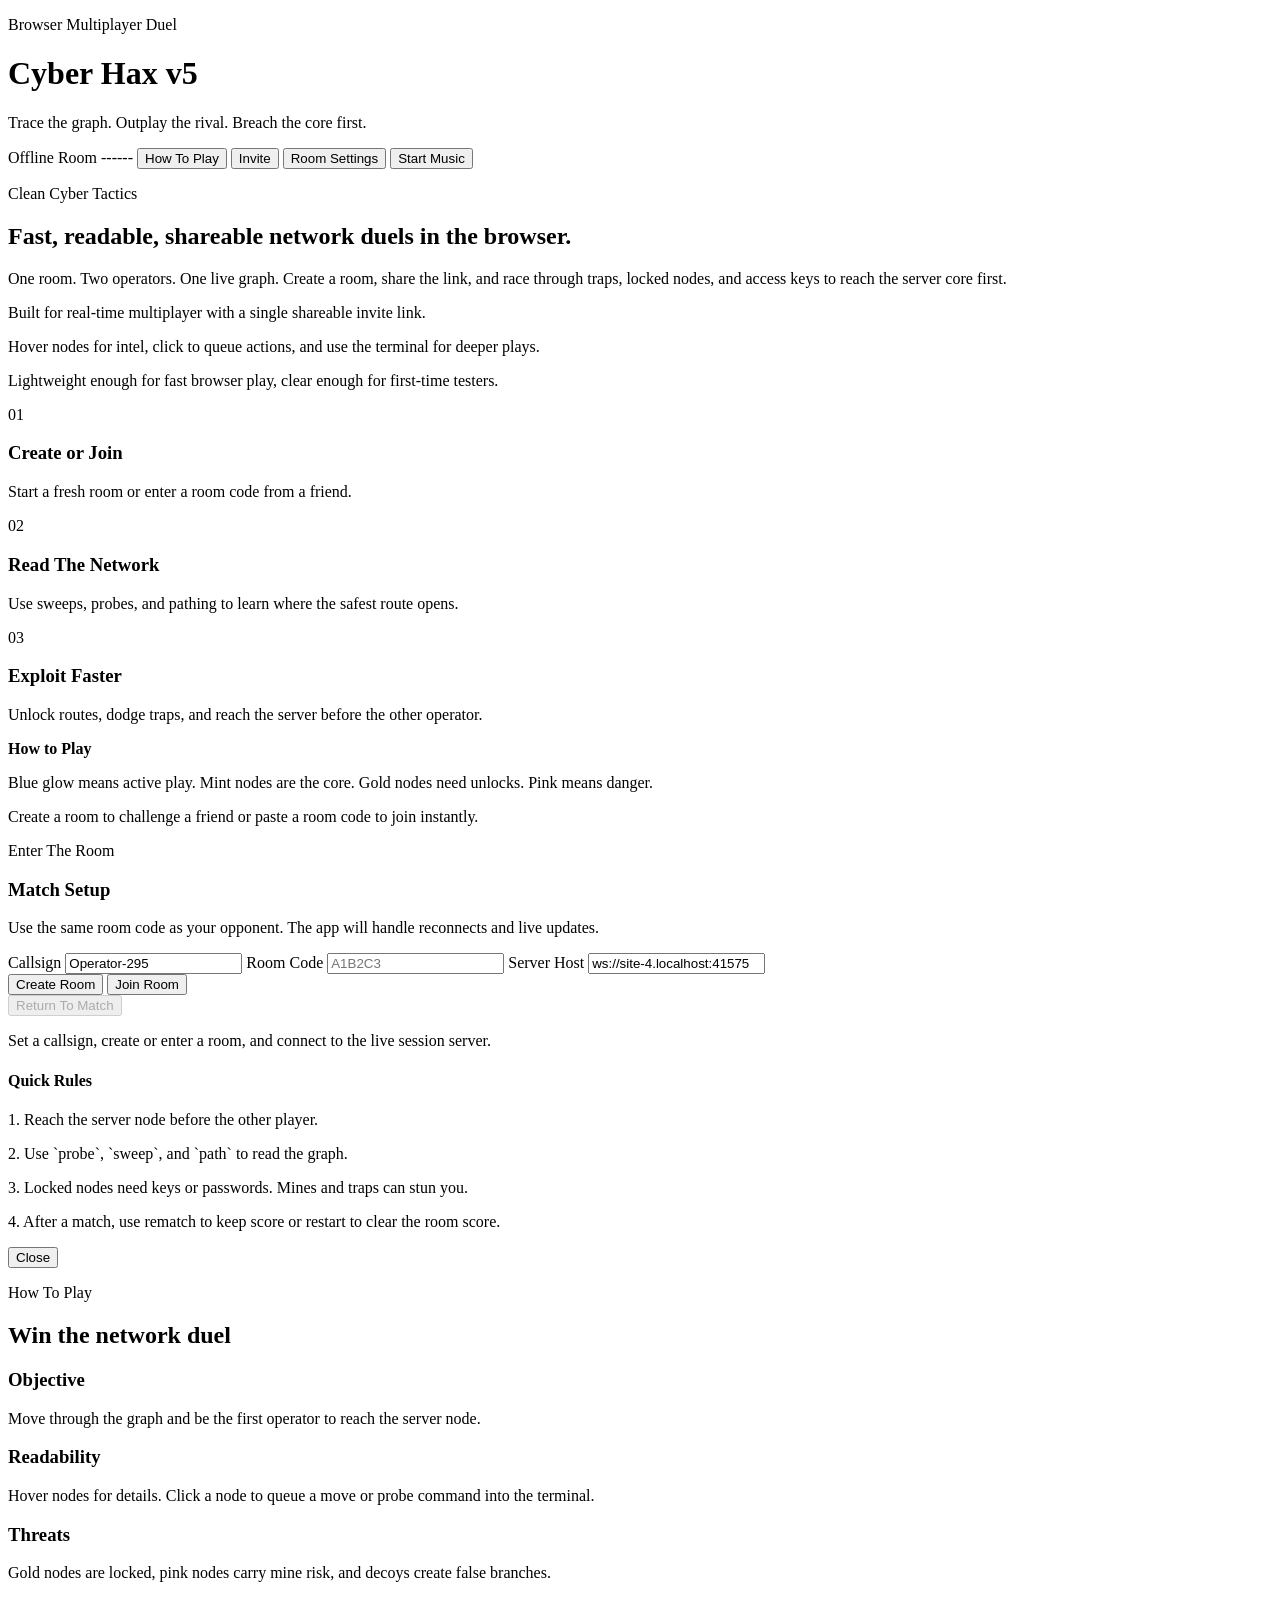
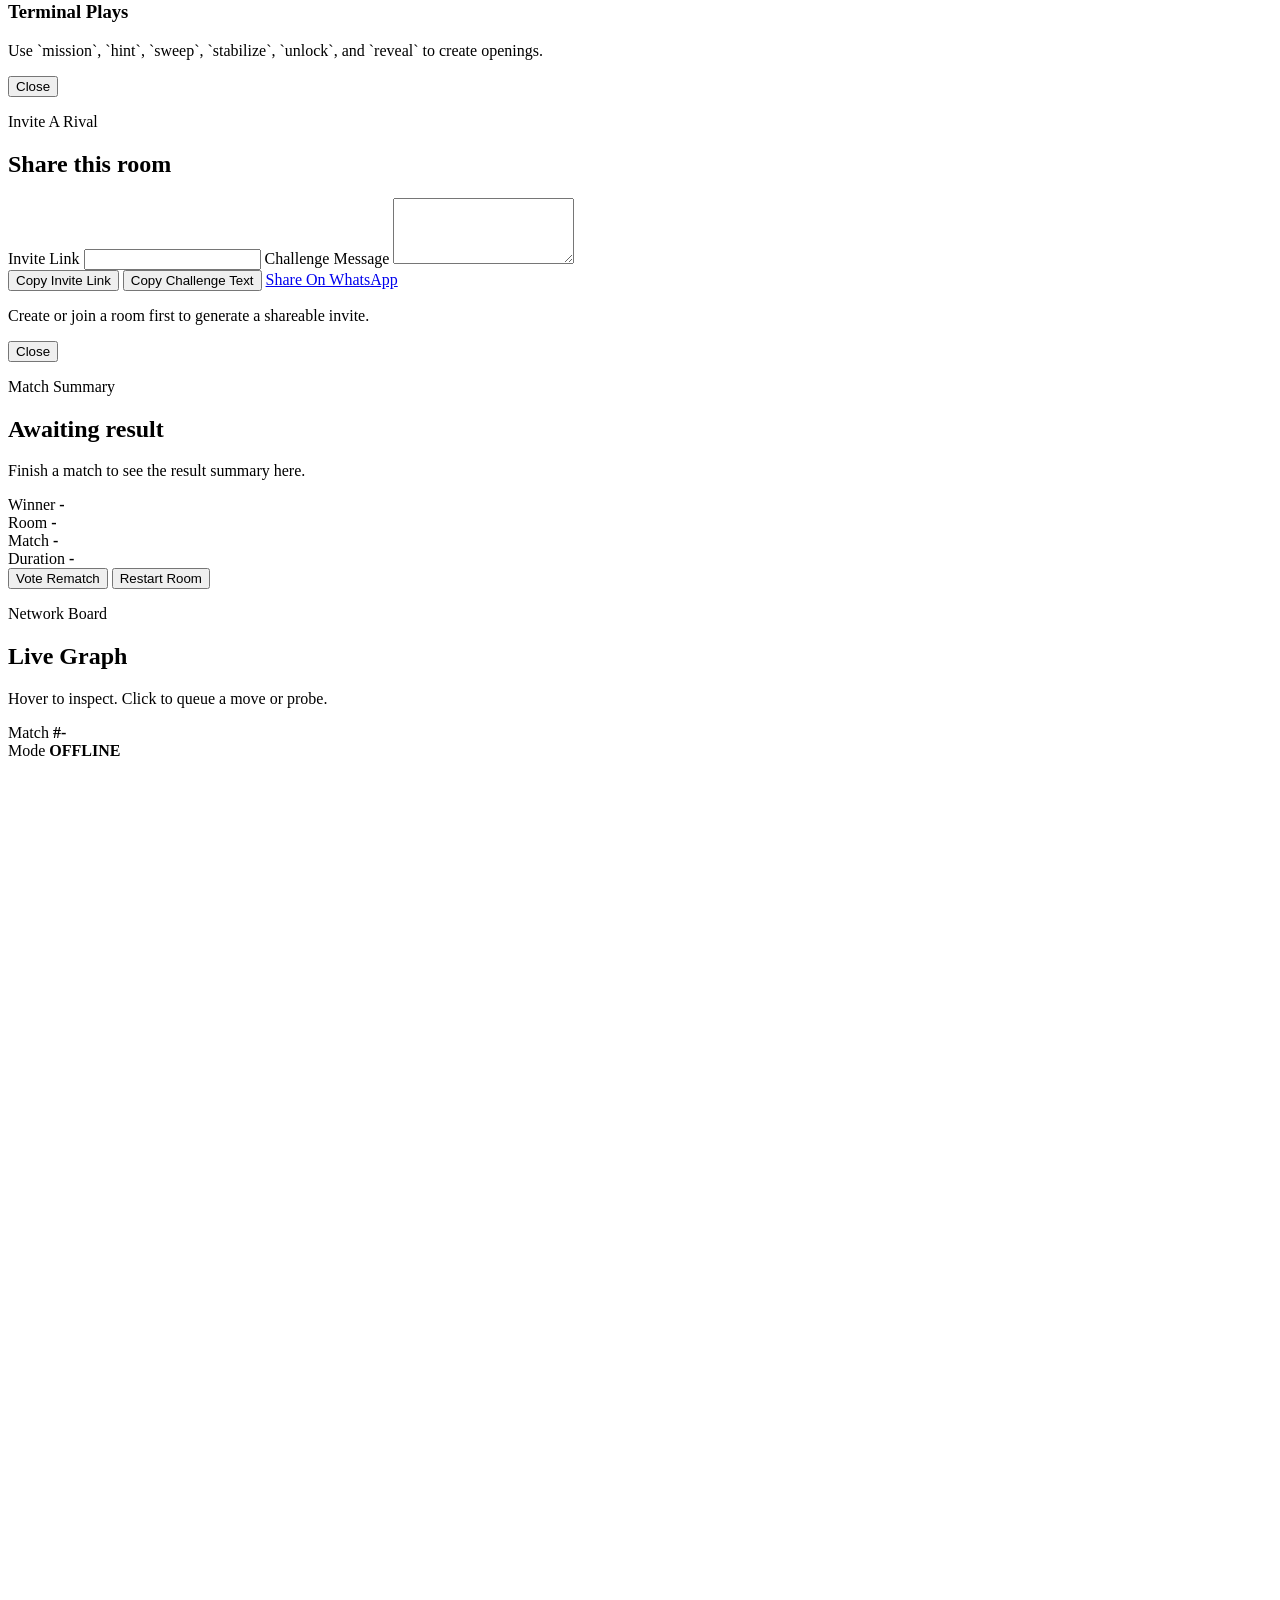
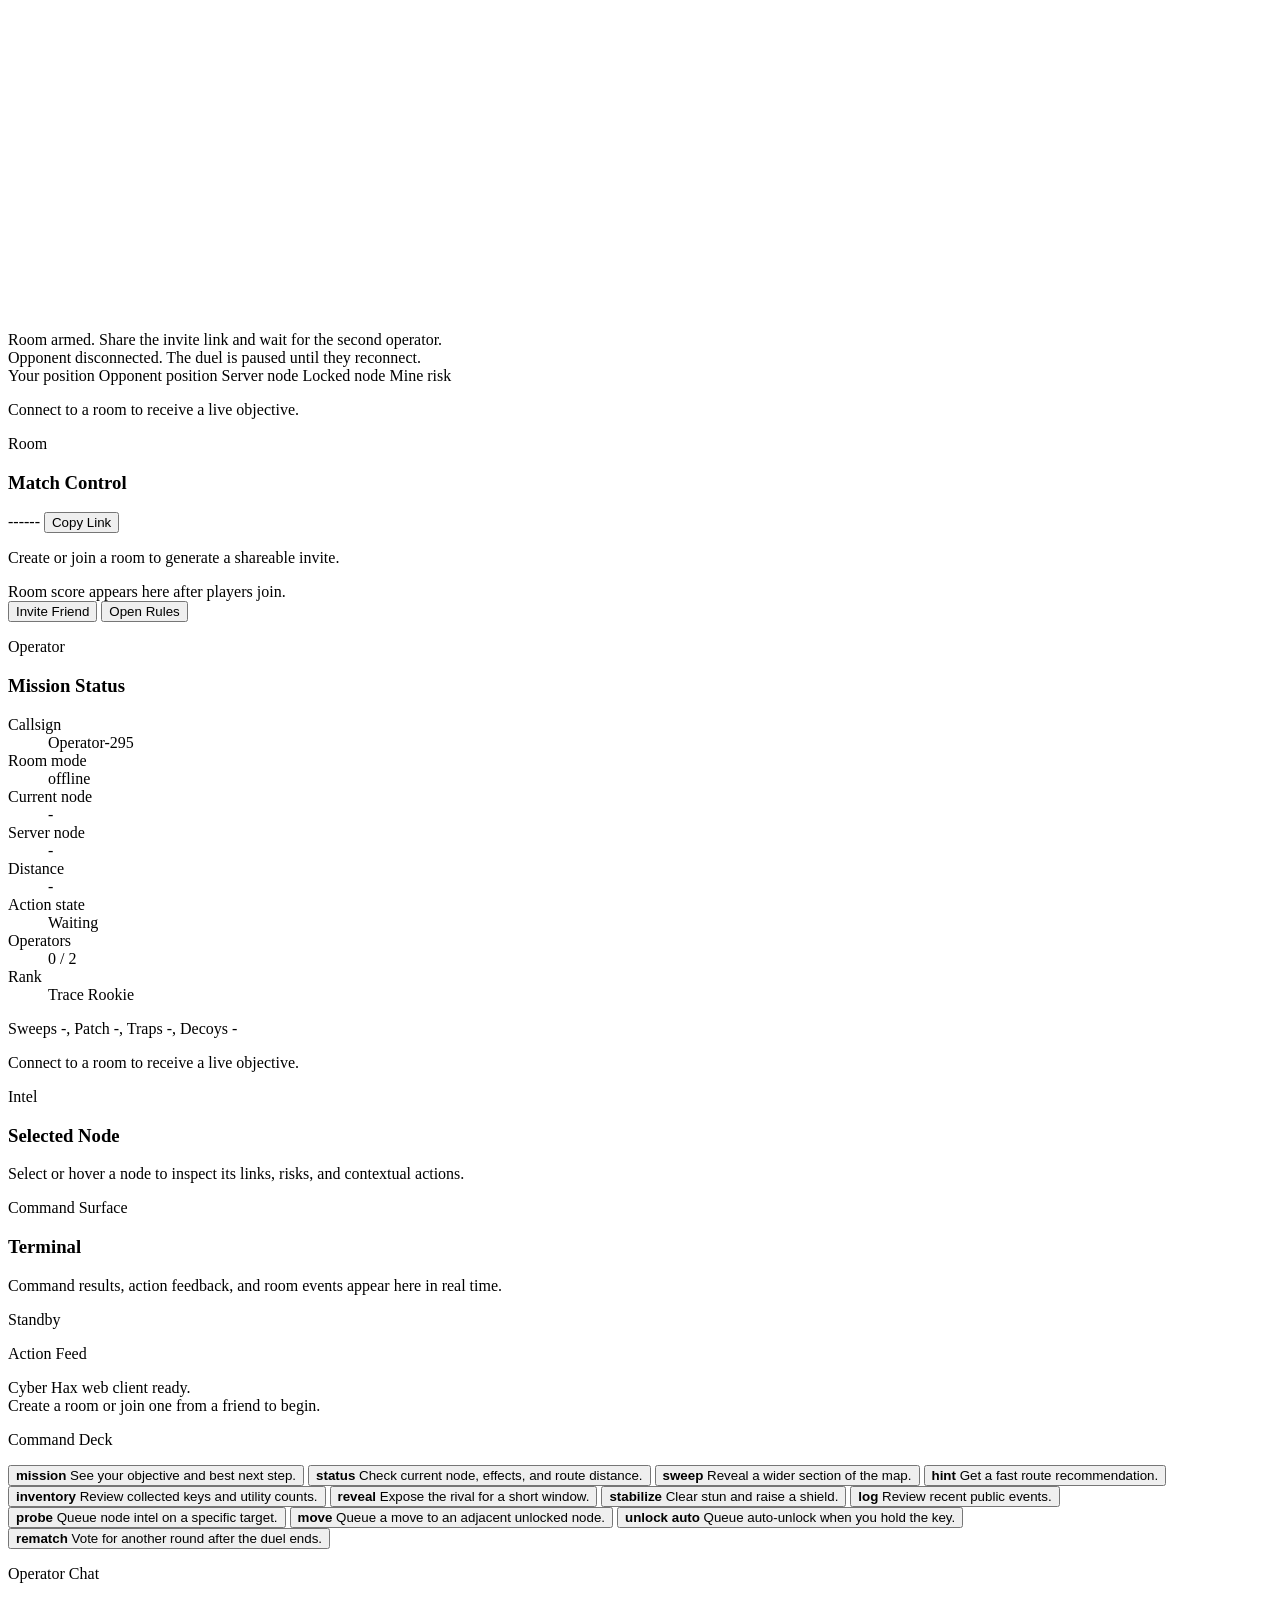
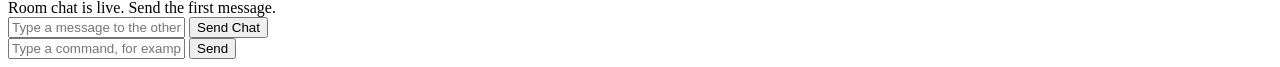
==== web/index.html @ d26179cf "Fix room creation CORS and package itch/local builds" ====
<!doctype html>
<html lang="en">
  <head>
    <meta charset="utf-8" />
    <meta name="viewport" content="width=device-width, initial-scale=1" />
    <title>Cyber Hax v5</title>
   <link rel="icon" type="image/svg+xml" href="favicon.svg" />
<link rel="stylesheet" href="styles.css" />
</head>
<audio id="bgMusic" loop preload="auto">
  <source src="main_music.ogg" type="audio/ogg" />
</audio>

    <div class="ambient ambient-a"></div>
    <div class="ambient ambient-b"></div>
    <div class="ambient ambient-c"></div>
    <div class="scanlines"></div>

    <header class="topbar">
      <div class="brand-block">
        <p class="eyebrow">Browser Multiplayer Duel</p>
        <h1>Cyber Hax v5</h1>
        <p class="tagline">Trace the graph. Outplay the rival. Breach the core first.</p>
      </div>
      <div class="topbar-actions">
        <span class="status-pill" id="connectionPill">Offline</span>
        <span class="status-pill muted" id="sessionPill">Room ------</span>
        <button class="ghost-btn" id="helpButton" type="button">How To Play</button>
        <button class="ghost-btn" id="inviteButton" type="button">Invite</button>
        <button class="ghost-btn" id="settingsToggle" type="button">Room Settings</button>
        <button class="ghost-btn" id="musicToggle" type="button">Start Music</button>
      </div>
    </header>

    <section class="join-sheet is-open" id="joinSheet" aria-label="Room setup">
      <div class="join-shell">
        <section class="hero-panel">
          <p class="eyebrow">Clean Cyber Tactics</p>
          <h2>Fast, readable, shareable network duels in the browser.</h2>
          <p class="lede">
            One room. Two operators. One live graph. Create a room, share the link, and race through traps,
            locked nodes, and access keys to reach the server core first.
          </p>

          <div class="hero-points">
            <p>Built for real-time multiplayer with a single shareable invite link.</p>
            <p>Hover nodes for intel, click to queue actions, and use the terminal for deeper plays.</p>
            <p>Lightweight enough for fast browser play, clear enough for first-time testers.</p>
          </div>

          <div class="landing-grid">
            <article class="landing-card">
              <span>01</span>
              <h3>Create or Join</h3>
              <p>Start a fresh room or enter a room code from a friend.</p>
            </article>
            <article class="landing-card">
              <span>02</span>
              <h3>Read The Network</h3>
              <p>Use sweeps, probes, and pathing to learn where the safest route opens.</p>
            </article>
            <article class="landing-card">
              <span>03</span>
              <h3>Exploit Faster</h3>
              <p>Unlock routes, dodge traps, and reach the server before the other operator.</p>
            </article>
          </div>

          <div class="how-strip">
            <div>
              <strong>How to Play</strong>
              <p>Blue glow means active play. Mint nodes are the core. Gold nodes need unlocks. Pink means danger.</p>
            </div>
            <p id="landingInviteHint">Create a room to challenge a friend or paste a room code to join instantly.</p>
          </div>
        </section>

        <section class="join-panel">
          <div class="panel-heading">
            <p class="eyebrow">Enter The Room</p>
            <h3>Match Setup</h3>
            <p class="subcopy">Use the same room code as your opponent. The app will handle reconnects and live updates.</p>
          </div>

          <form class="join-form" id="joinForm">
            <label class="field">
              <span>Callsign</span>
              <input id="playerInput" name="player" autocomplete="off" maxlength="24" placeholder="Operator-101" />
            </label>

            <label class="field">
              <span>Room Code</span>
              <input id="sessionInput" name="session" autocomplete="off" maxlength="32" placeholder="A1B2C3" />
            </label>

            <label class="field">
              <span>Server Host</span>
              <input id="serverInput" name="server" autocomplete="off" placeholder="ws://127.0.0.1:8000" />
            </label>

            <div class="join-actions">
              <button class="primary-btn" id="createRoomButton" type="button">Create Room</button>
              <button class="secondary-btn" type="submit">Join Room</button>
            </div>

            <button class="ghost-btn full-width" id="resumeButton" type="button">Return To Match</button>

            <p class="join-status" id="joinStatus">
              Set a callsign, create or enter a room, and connect to the live session server.
            </p>
          </form>

          <div class="mini-guide">
            <h4>Quick Rules</h4>
            <div class="mini-guide-list">
              <p>1. Reach the server node before the other player.</p>
              <p>2. Use `probe`, `sweep`, and `path` to read the graph.</p>
              <p>3. Locked nodes need keys or passwords. Mines and traps can stun you.</p>
              <p>4. After a match, use rematch to keep score or restart to clear the room score.</p>
            </div>
          </div>
        </section>
      </div>
    </section>

    <section class="modal hidden" id="helpModal" aria-hidden="true">
      <div class="modal-card">
        <button class="modal-close" data-close-modal="helpModal" type="button">Close</button>
        <p class="eyebrow">How To Play</p>
        <h2>Win the network duel</h2>
        <div class="modal-grid">
          <article>
            <h3>Objective</h3>
            <p>Move through the graph and be the first operator to reach the server node.</p>
          </article>
          <article>
            <h3>Readability</h3>
            <p>Hover nodes for details. Click a node to queue a move or probe command into the terminal.</p>
          </article>
          <article>
            <h3>Threats</h3>
            <p>Gold nodes are locked, pink nodes carry mine risk, and decoys create false branches.</p>
          </article>
          <article>
            <h3>Terminal Plays</h3>
            <p>Use `mission`, `hint`, `sweep`, `stabilize`, `unlock`, and `reveal` to create openings.</p>
          </article>
        </div>
      </div>
    </section>

    <section class="modal hidden" id="inviteModal" aria-hidden="true">
      <div class="modal-card">
        <button class="modal-close" data-close-modal="inviteModal" type="button">Close</button>
        <p class="eyebrow">Invite A Rival</p>
        <h2>Share this room</h2>
        <label class="field">
          <span>Invite Link</span>
          <input id="inviteLinkInput" readonly />
        </label>
        <label class="field">
          <span>Challenge Message</span>
          <textarea id="inviteMessage" rows="4" readonly></textarea>
        </label>
        <div class="join-actions">
          <button class="primary-btn" id="copyInviteButton" type="button">Copy Invite Link</button>
          <button class="secondary-btn" id="copyChallengeButton" type="button">Copy Challenge Text</button>
          <a class="ghost-btn" id="whatsAppShareButton" href="#" target="_blank" rel="noreferrer">Share On WhatsApp</a>
        </div>
        <p class="join-status" id="inviteStatus">Create or join a room first to generate a shareable invite.</p>
      </div>
    </section>

    <section class="modal hidden" id="summaryModal" aria-hidden="true">
      <div class="modal-card">
        <button class="modal-close" data-close-modal="summaryModal" type="button">Close</button>
        <p class="eyebrow">Match Summary</p>
        <h2 id="summaryHeadline">Awaiting result</h2>
        <p class="subcopy" id="summaryDetail">Finish a match to see the result summary here.</p>
        <div class="summary-grid">
          <div>
            <span>Winner</span>
            <strong id="summaryWinner">-</strong>
          </div>
          <div>
            <span>Room</span>
            <strong id="summaryRoom">-</strong>
          </div>
          <div>
            <span>Match</span>
            <strong id="summaryMatch">-</strong>
          </div>
          <div>
            <span>Duration</span>
            <strong id="summaryDuration">-</strong>
          </div>
        </div>
        <div class="join-actions">
          <button class="primary-btn" id="rematchButton" type="button">Vote Rematch</button>
          <button class="secondary-btn" id="restartButton" type="button">Restart Room</button>
        </div>
      </div>
    </section>

    <main class="app-shell">
      <section class="board-panel">
        <header class="panel-header">
          <div>
            <p class="eyebrow">Network Board</p>
            <h2>Live Graph</h2>
            <p class="subcopy">Hover to inspect. Click to queue a move or probe.</p>
          </div>
          <div class="header-stats">
            <div class="header-stat">
              <span>Match</span>
              <strong id="matchLabel">#1</strong>
            </div>
            <div class="header-stat">
              <span>Mode</span>
              <strong id="modeLabel">Waiting</strong>
            </div>
          </div>
        </header>

        <div class="board-stage" id="boardStage">
          <svg id="networkSvg" viewBox="0 0 780 720" preserveAspectRatio="xMidYMid meet" aria-label="Network map"></svg>
          <div class="board-tooltip hidden" id="boardTooltip"></div>
          <div class="floating-banner hidden" id="waitingBanner"></div>
          <div class="floating-banner reconnect hidden" id="reconnectBanner"></div>
          <div class="floating-banner winner hidden" id="winnerBanner"></div>
          <div class="toast-stack" id="toastStack"></div>
        </div>

        <footer class="board-footer">
          <div class="legend-row">
            <span><i class="legend-dot player"></i>Your position</span>
            <span><i class="legend-dot rival"></i>Opponent position</span>
            <span><i class="legend-dot server"></i>Server node</span>
            <span><i class="legend-dot locked"></i>Locked node</span>
            <span><i class="legend-dot mine"></i>Mine risk</span>
          </div>
          <p class="action-hint" id="actionHint">Create or join a room to start the duel.</p>
        </footer>
      </section>

      <aside class="sidebar">
        <section class="sidebar-card">
          <p class="eyebrow">Room</p>
          <h3>Match Control</h3>
          <div class="room-code-row">
            <span class="room-code" id="roomCode">------</span>
            <button class="ghost-btn compact" id="copyRoomLinkButton" type="button">Copy Link</button>
          </div>
          <p class="subcopy" id="roomNotice">Create or join a room to generate a shareable invite.</p>
          <div class="scoreboard" id="scoreboardList"></div>
          <div class="room-actions">
            <button class="secondary-btn" id="sidebarInviteButton" type="button">Invite Friend</button>
            <button class="ghost-btn" id="sidebarHelpButton" type="button">Open Rules</button>
          </div>
        </section>

        <section class="sidebar-card">
          <p class="eyebrow">Operator</p>
          <h3>Mission Status</h3>
          <dl class="metric-list">
            <div>
              <dt>Callsign</dt>
              <dd id="metricPlayer">Standby</dd>
            </div>
            <div>
              <dt>Room mode</dt>
              <dd id="metricMode">Offline</dd>
            </div>
            <div>
              <dt>Current node</dt>
              <dd id="metricCurrent">-</dd>
            </div>
            <div>
              <dt>Server node</dt>
              <dd id="metricServer">-</dd>
            </div>
            <div>
              <dt>Distance</dt>
              <dd id="metricDistance">-</dd>
            </div>
            <div>
              <dt>Action state</dt>
              <dd id="metricStatus">Waiting</dd>
            </div>
            <div>
              <dt>Operators</dt>
              <dd id="metricOperators">0 / 2</dd>
            </div>
            <div>
              <dt>Rank</dt>
              <dd id="metricRank">Trace Rookie</dd>
            </div>
          </dl>
          <p class="utility-line" id="metricUtilities">Sweeps -, Patch -, Traps -, Decoys -</p>
          <p class="utility-line" id="metricNext">Next hint: connect to a room to receive a live objective.</p>
        </section>

        <section class="sidebar-card">
          <p class="eyebrow">Intel</p>
          <h3>Selected Node</h3>
          <div class="node-card" id="selectedNodeCard">
            Select or hover a node to inspect its links, risks, and contextual actions.
          </div>
        </section>
      </aside>

      <section class="terminal-panel">
        <header class="panel-header terminal-header">
          <div>
            <p class="eyebrow">Command Surface</p>
            <h3>Terminal</h3>
            <p class="subcopy">Command results, action feedback, and room events appear here in real time.</p>
          </div>
          <div class="terminal-badges">
            <span class="status-pill muted" id="terminalModePill">Ready</span>
          </div>
        </header>

        <div class="terminal-layout">
          <section class="terminal-column">
            <p class="pane-label">Action Feed</p>
            <div class="log-output" id="logOutput"></div>
          </section>
          <section class="terminal-column">
            <p class="pane-label">Command Deck</p>
            <div class="command-deck" id="commandDeck"></div>
          </section>
          <section class="terminal-column chat-column">
            <p class="pane-label">Operator Chat</p>
            <div class="chat-output" id="chatOutput"></div>
            <form class="chat-form" id="chatForm">
              <input id="chatInput" maxlength="280" autocomplete="off" placeholder="Type a message to the other operator" />
              <button class="secondary-btn" type="submit">Send Chat</button>
            </form>
          </section>
        </div>

        <form class="terminal-form" id="terminalForm">
          <input id="commandInput" autocomplete="off" placeholder="Type a command, for example: mission" />
          <button class="primary-btn" type="submit">Send</button>
        </form>
      </section>
    </main>

    <script src="app.js" defer></script>
  </body>
</html>
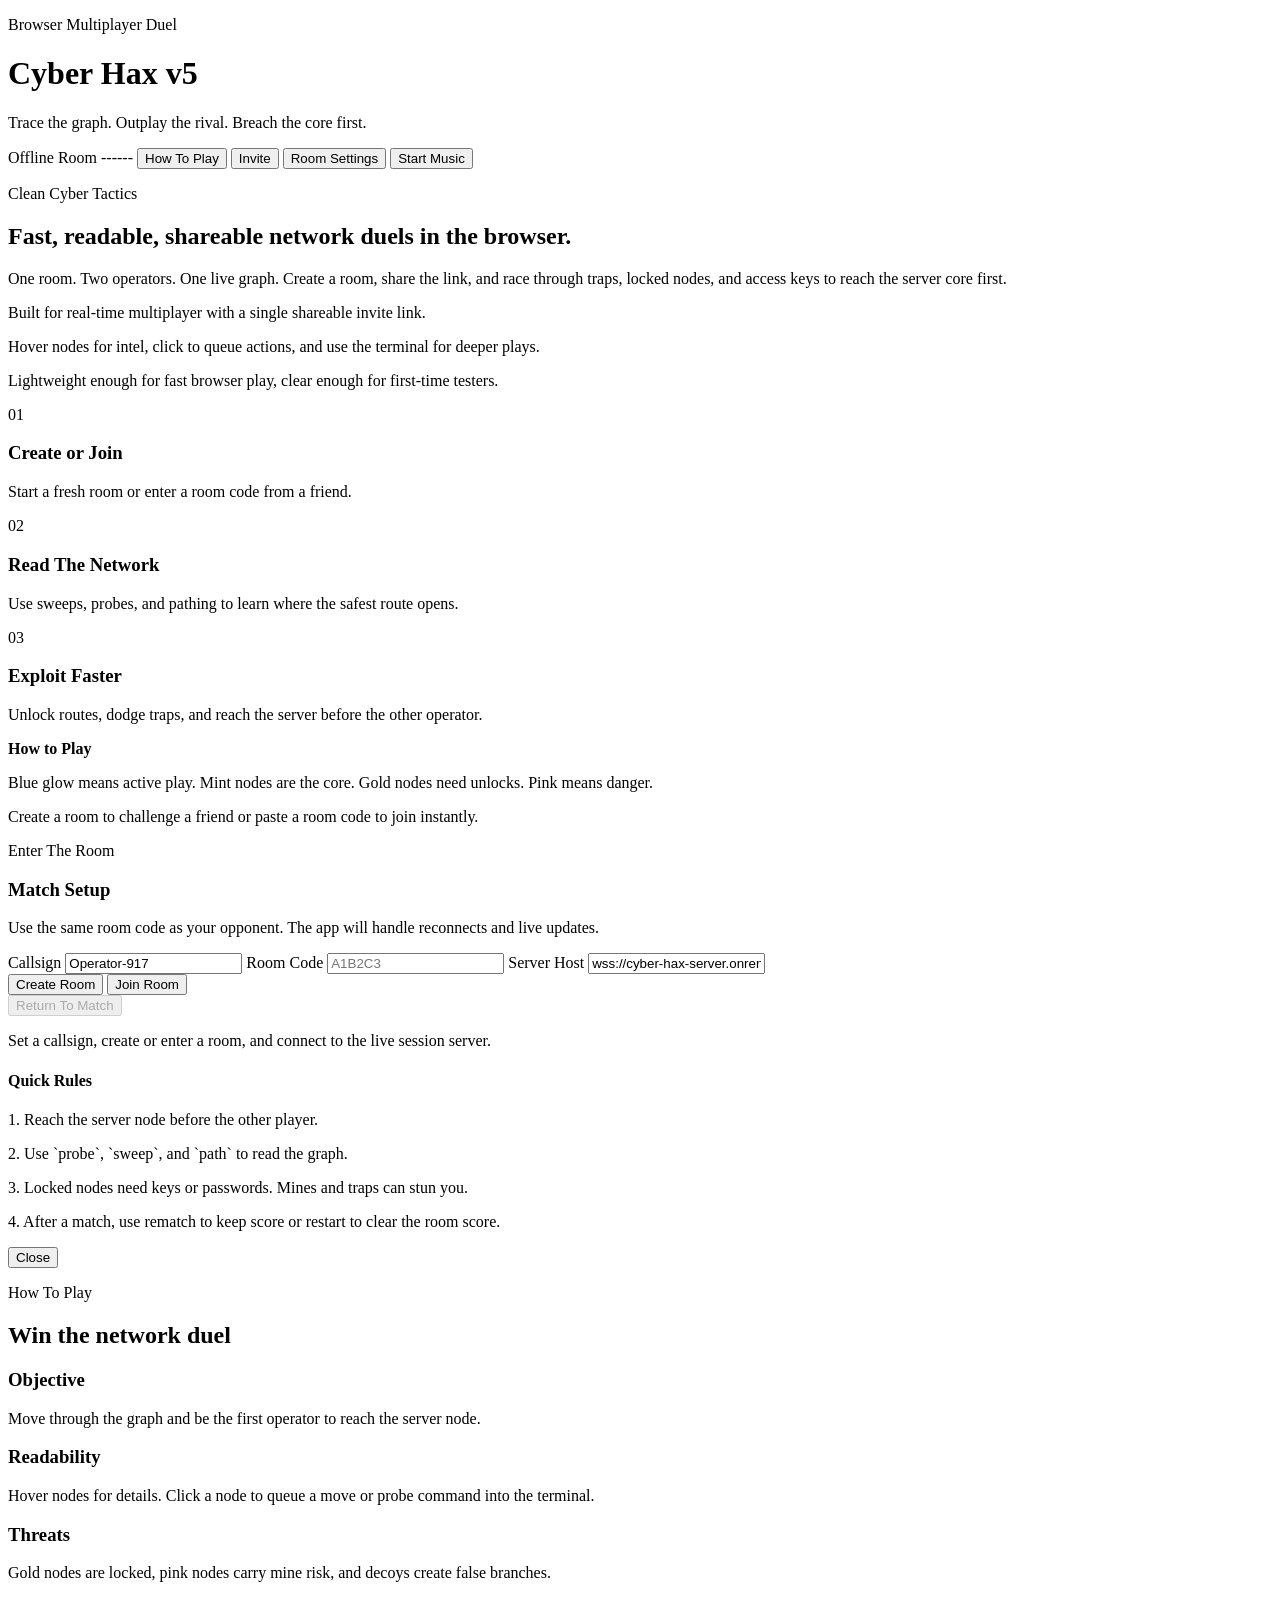
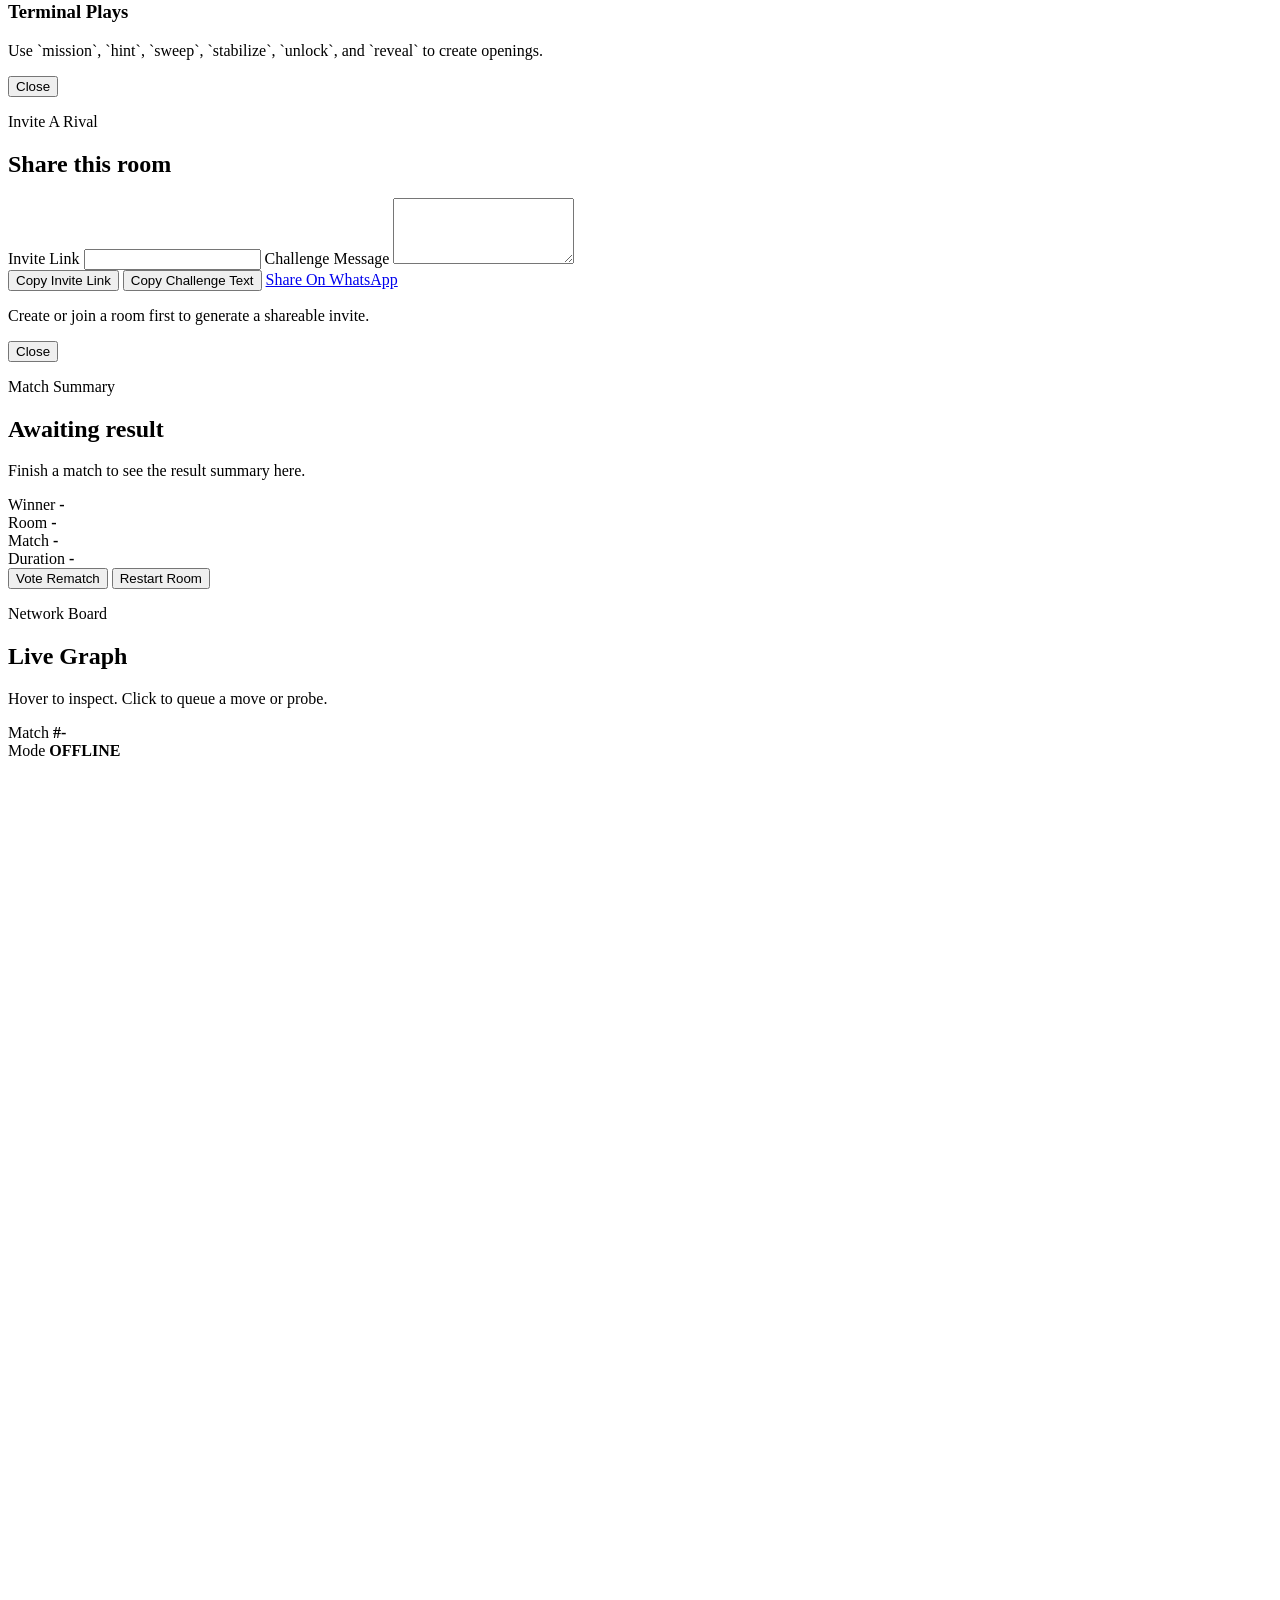
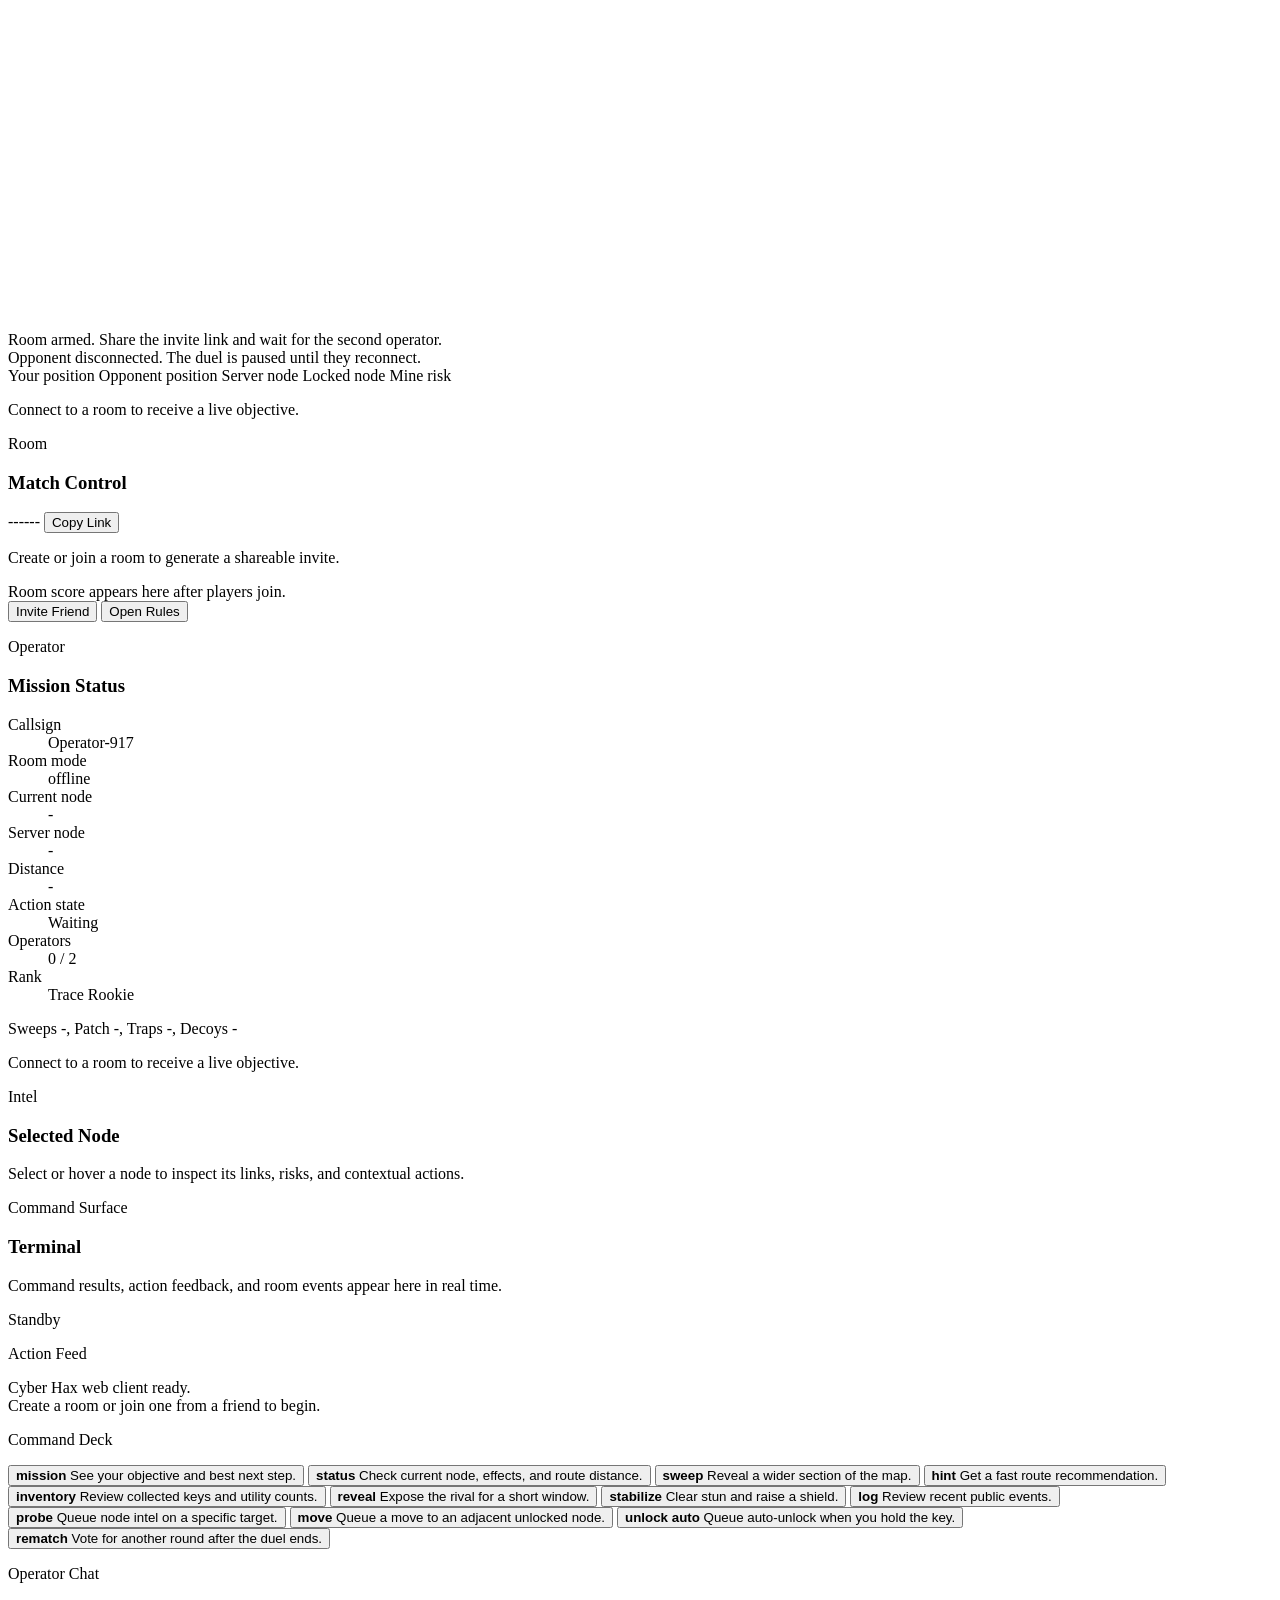
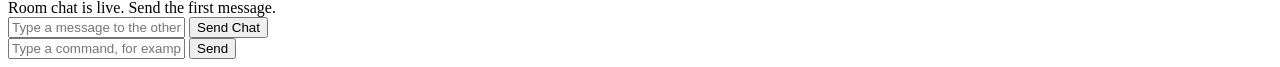
==== commit 0e376f7d: "Harden public web deploy and SEO assets" ====
--- a/web/index.html
+++ b/web/index.html
@@ -4,13 +4,31 @@
     <meta charset="utf-8" />
     <meta name="viewport" content="width=device-width, initial-scale=1" />
     <title>Cyber Hax v5</title>
-   <link rel="icon" type="image/svg+xml" href="favicon.svg" />
-<link rel="stylesheet" href="styles.css" />
-</head>
-<audio id="bgMusic" loop preload="auto">
-  <source src="main_music.ogg" type="audio/ogg" />
-</audio>
-
+    <meta
+      name="description"
+      content="Cyber Hax v5 is a live browser multiplayer hacker duel. Create a room, invite a rival, and breach the core first."
+    />
+    <meta name="robots" content="index,follow,max-image-preview:large" />
+    <meta name="theme-color" content="#07121f" />
+    <meta property="og:type" content="website" />
+    <meta property="og:title" content="Cyber Hax v5" />
+    <meta property="og:description" content="A live browser multiplayer hacker duel with room links, realtime chat, and tactical network routing." />
+    <meta property="og:url" content="https://cyber-hax-server.onrender.com/" />
+    <meta property="og:site_name" content="Cyber Hax v5" />
+    <meta property="og:image" content="https://cyber-hax-server.onrender.com/favicon.svg" />
+    <meta name="twitter:card" content="summary" />
+    <meta name="twitter:title" content="Cyber Hax v5" />
+    <meta name="twitter:description" content="Create a room, challenge a friend, and race through the network to breach the core first." />
+    <link rel="canonical" href="https://cyber-hax-server.onrender.com/" />
+    <link rel="icon" type="image/svg+xml" href="favicon.svg" />
+    <link rel="stylesheet" href="styles.css" />
+  </head>
+  <body class="render-build">
+    <audio id="bgMusic" loop preload="auto">
+      <source src="main_music.ogg" type="audio/ogg" />
+    </audio>
+    <script async src="https://pagead2.googlesyndication.com/pagead/js/adsbygoogle.js?client=ca-pub-7186126620801991"
+     crossorigin="anonymous"></script>
     <div class="ambient ambient-a"></div>
     <div class="ambient ambient-b"></div>
     <div class="ambient ambient-c"></div>
@@ -95,7 +113,12 @@
 
             <label class="field">
               <span>Server Host</span>
-              <input id="serverInput" name="server" autocomplete="off" placeholder="ws://127.0.0.1:8000" />
+              <input
+                id="serverInput"
+                name="server"
+                autocomplete="off"
+                placeholder="wss://cyber-hax-server.onrender.com"
+              />
             </label>
 
             <div class="join-actions">
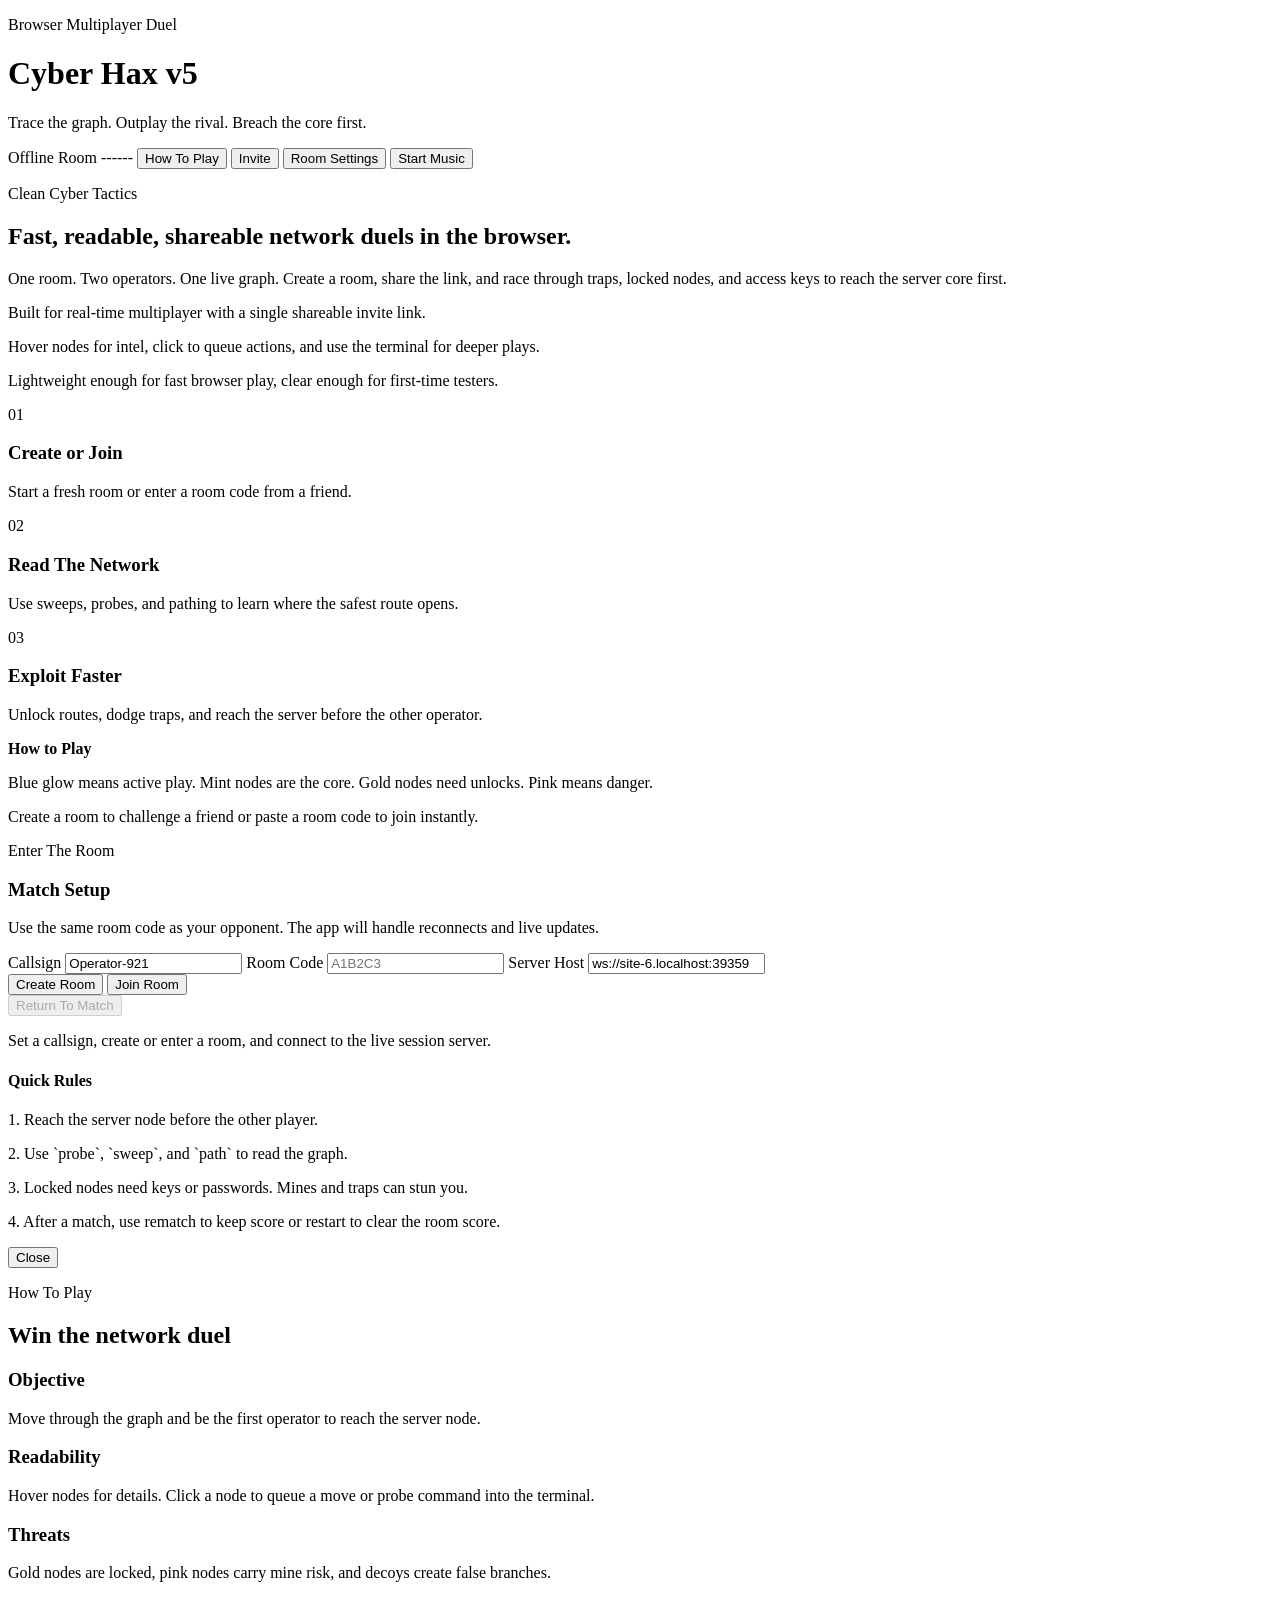
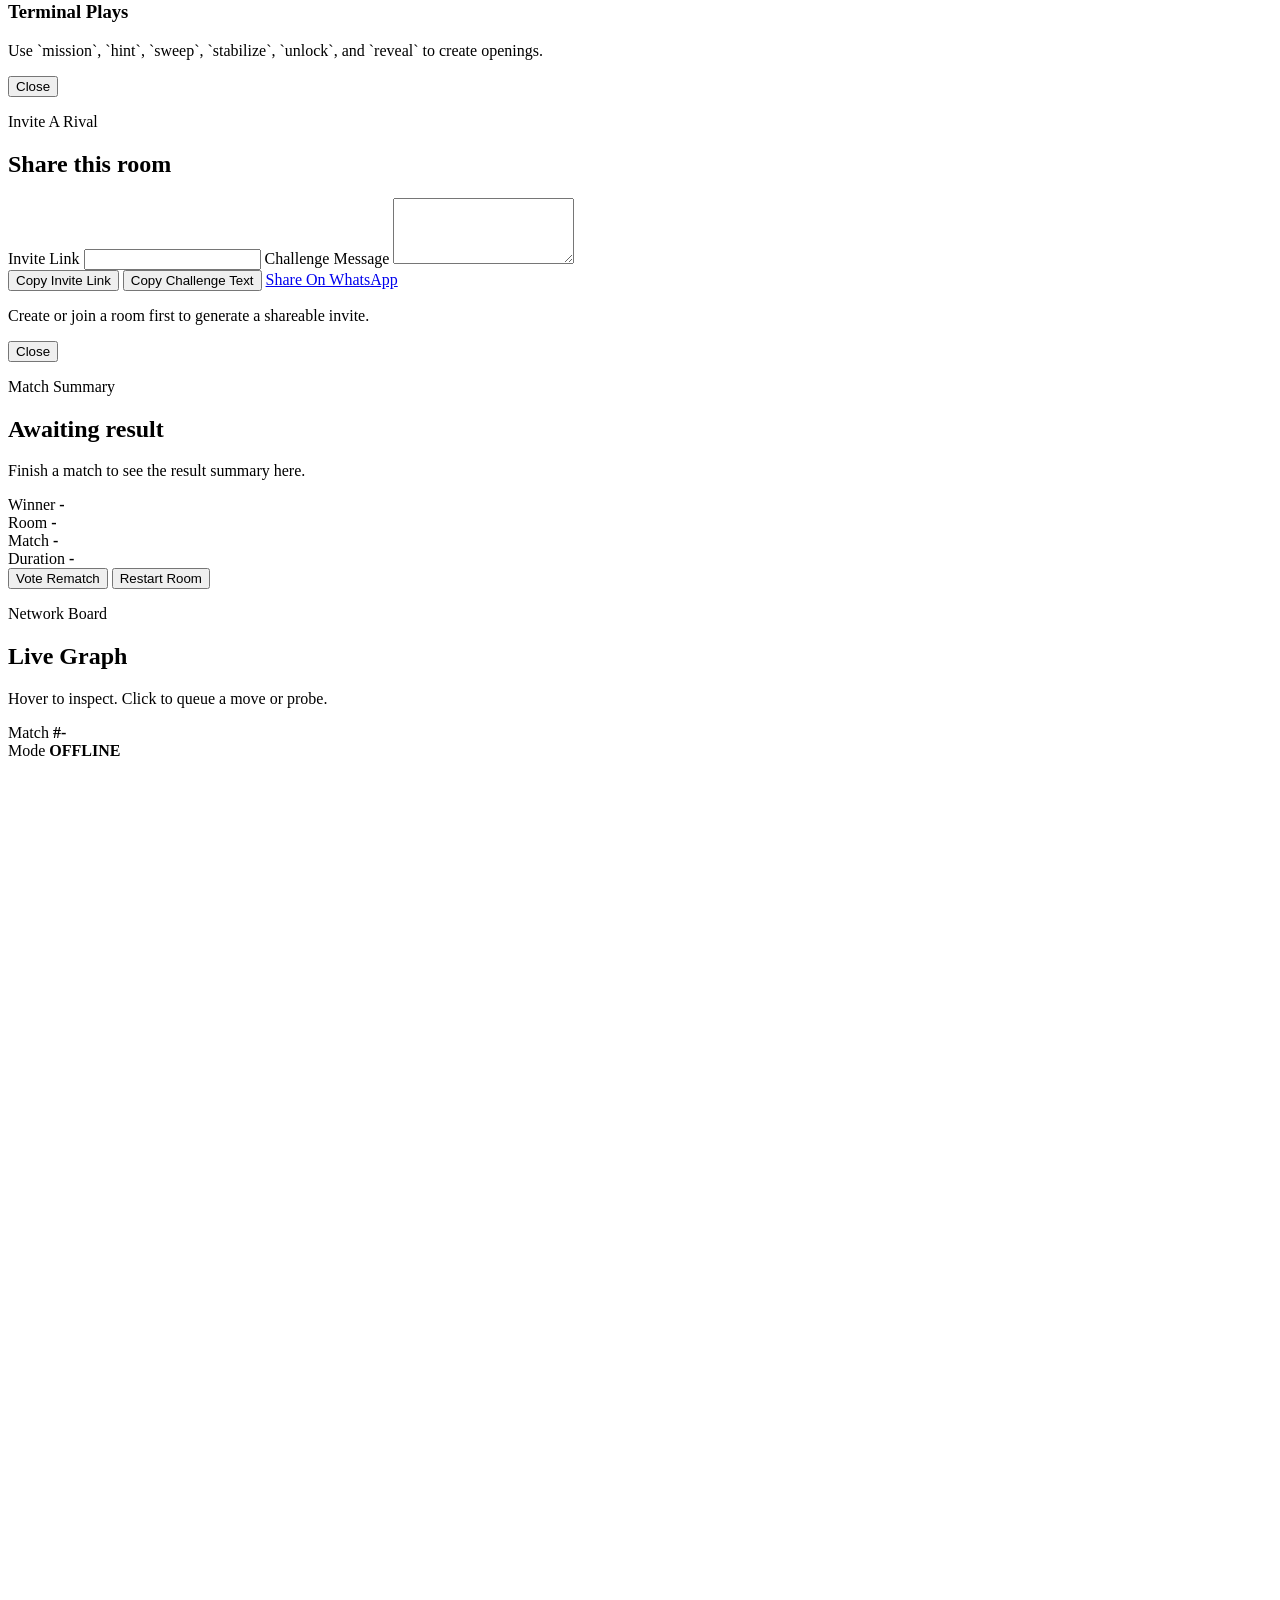
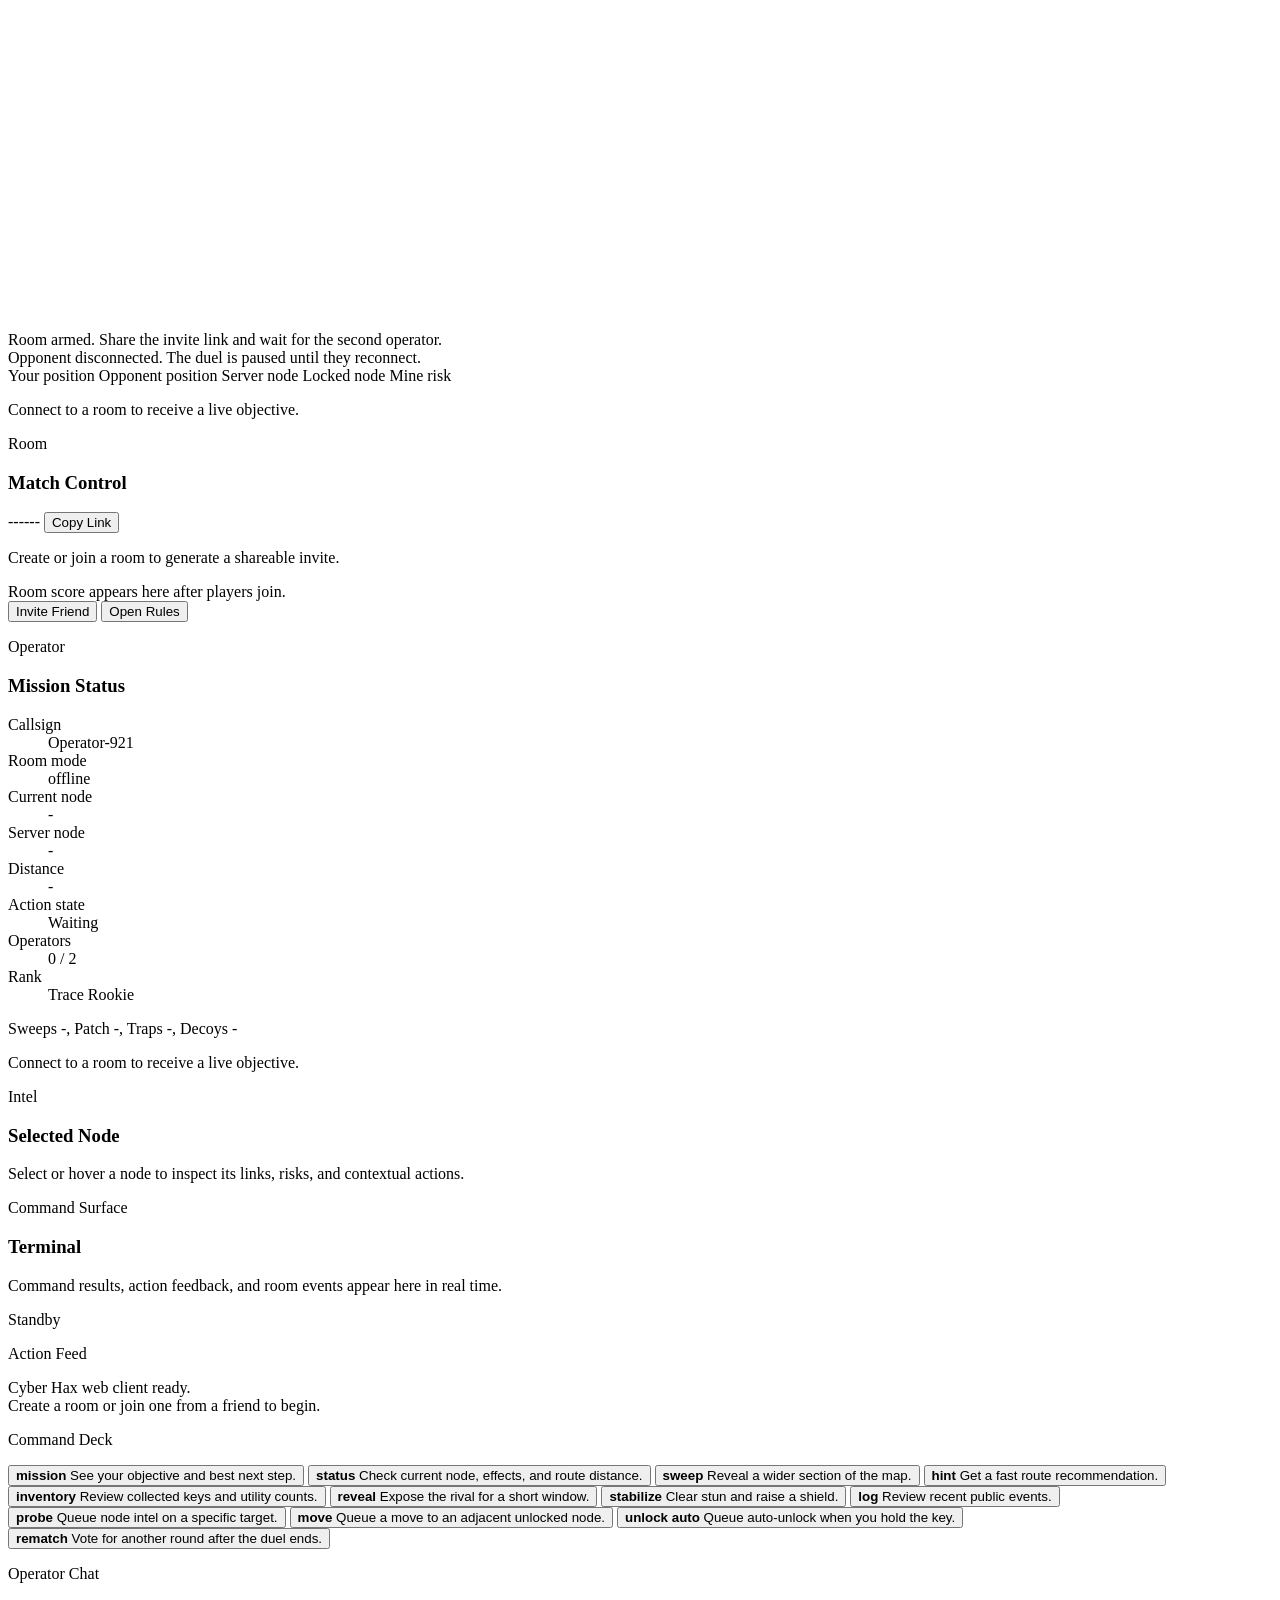
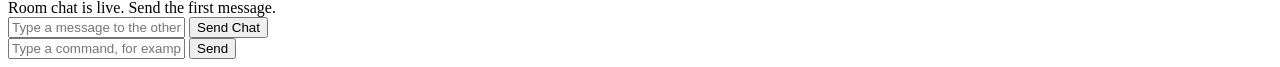
==== commit 1158c60c: "Revert "Harden public web deploy and SEO assets" This reverts commit 0e376f7d988a29b2f66a0195d6ab1e9" ====
--- a/web/index.html
+++ b/web/index.html
@@ -4,31 +4,13 @@
     <meta charset="utf-8" />
     <meta name="viewport" content="width=device-width, initial-scale=1" />
     <title>Cyber Hax v5</title>
-    <meta
-      name="description"
-      content="Cyber Hax v5 is a live browser multiplayer hacker duel. Create a room, invite a rival, and breach the core first."
-    />
-    <meta name="robots" content="index,follow,max-image-preview:large" />
-    <meta name="theme-color" content="#07121f" />
-    <meta property="og:type" content="website" />
-    <meta property="og:title" content="Cyber Hax v5" />
-    <meta property="og:description" content="A live browser multiplayer hacker duel with room links, realtime chat, and tactical network routing." />
-    <meta property="og:url" content="https://cyber-hax-server.onrender.com/" />
-    <meta property="og:site_name" content="Cyber Hax v5" />
-    <meta property="og:image" content="https://cyber-hax-server.onrender.com/favicon.svg" />
-    <meta name="twitter:card" content="summary" />
-    <meta name="twitter:title" content="Cyber Hax v5" />
-    <meta name="twitter:description" content="Create a room, challenge a friend, and race through the network to breach the core first." />
-    <link rel="canonical" href="https://cyber-hax-server.onrender.com/" />
-    <link rel="icon" type="image/svg+xml" href="favicon.svg" />
-    <link rel="stylesheet" href="styles.css" />
-  </head>
-  <body class="render-build">
-    <audio id="bgMusic" loop preload="auto">
-      <source src="main_music.ogg" type="audio/ogg" />
-    </audio>
-    <script async src="https://pagead2.googlesyndication.com/pagead/js/adsbygoogle.js?client=ca-pub-7186126620801991"
-     crossorigin="anonymous"></script>
+   <link rel="icon" type="image/svg+xml" href="favicon.svg" />
+<link rel="stylesheet" href="styles.css" />
+</head>
+<audio id="bgMusic" loop preload="auto">
+  <source src="main_music.ogg" type="audio/ogg" />
+</audio>
+
     <div class="ambient ambient-a"></div>
     <div class="ambient ambient-b"></div>
     <div class="ambient ambient-c"></div>
@@ -113,12 +95,7 @@
 
             <label class="field">
               <span>Server Host</span>
-              <input
-                id="serverInput"
-                name="server"
-                autocomplete="off"
-                placeholder="wss://cyber-hax-server.onrender.com"
-              />
+              <input id="serverInput" name="server" autocomplete="off" placeholder="ws://127.0.0.1:8000" />
             </label>
 
             <div class="join-actions">
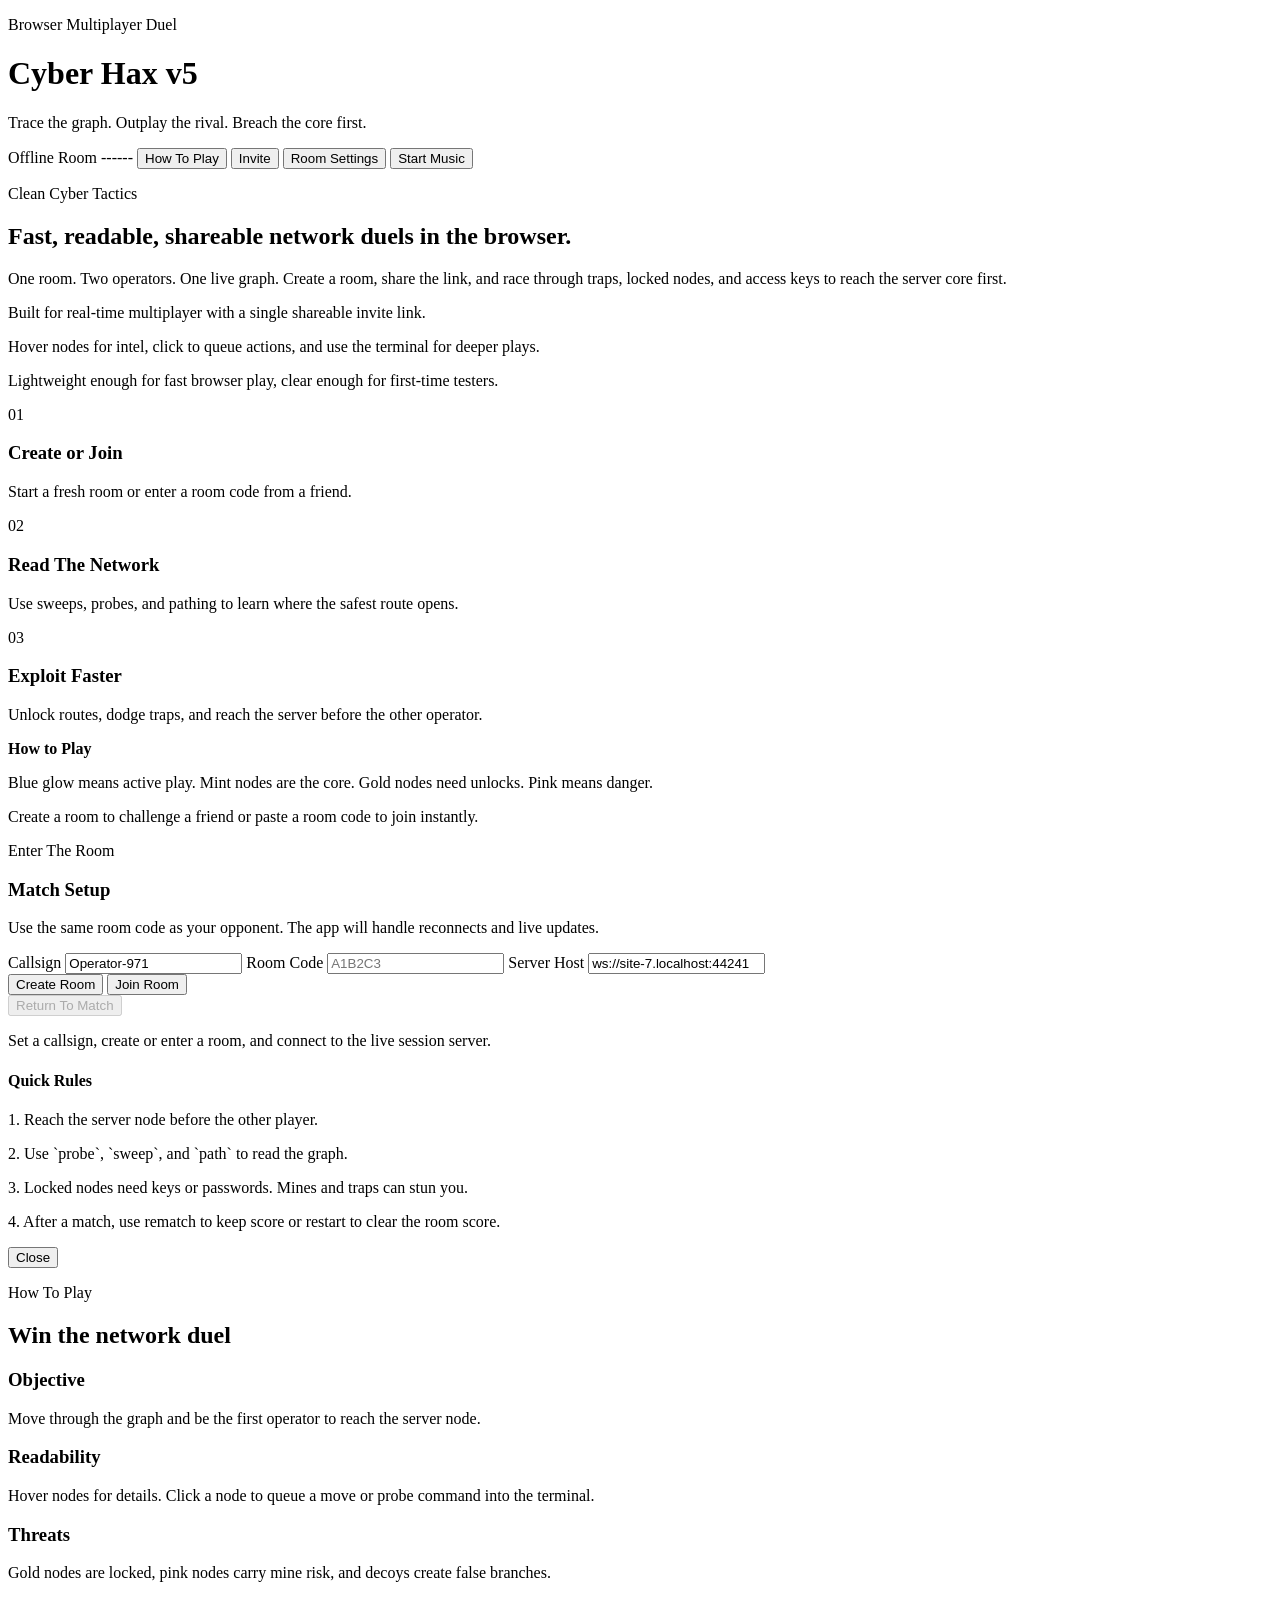
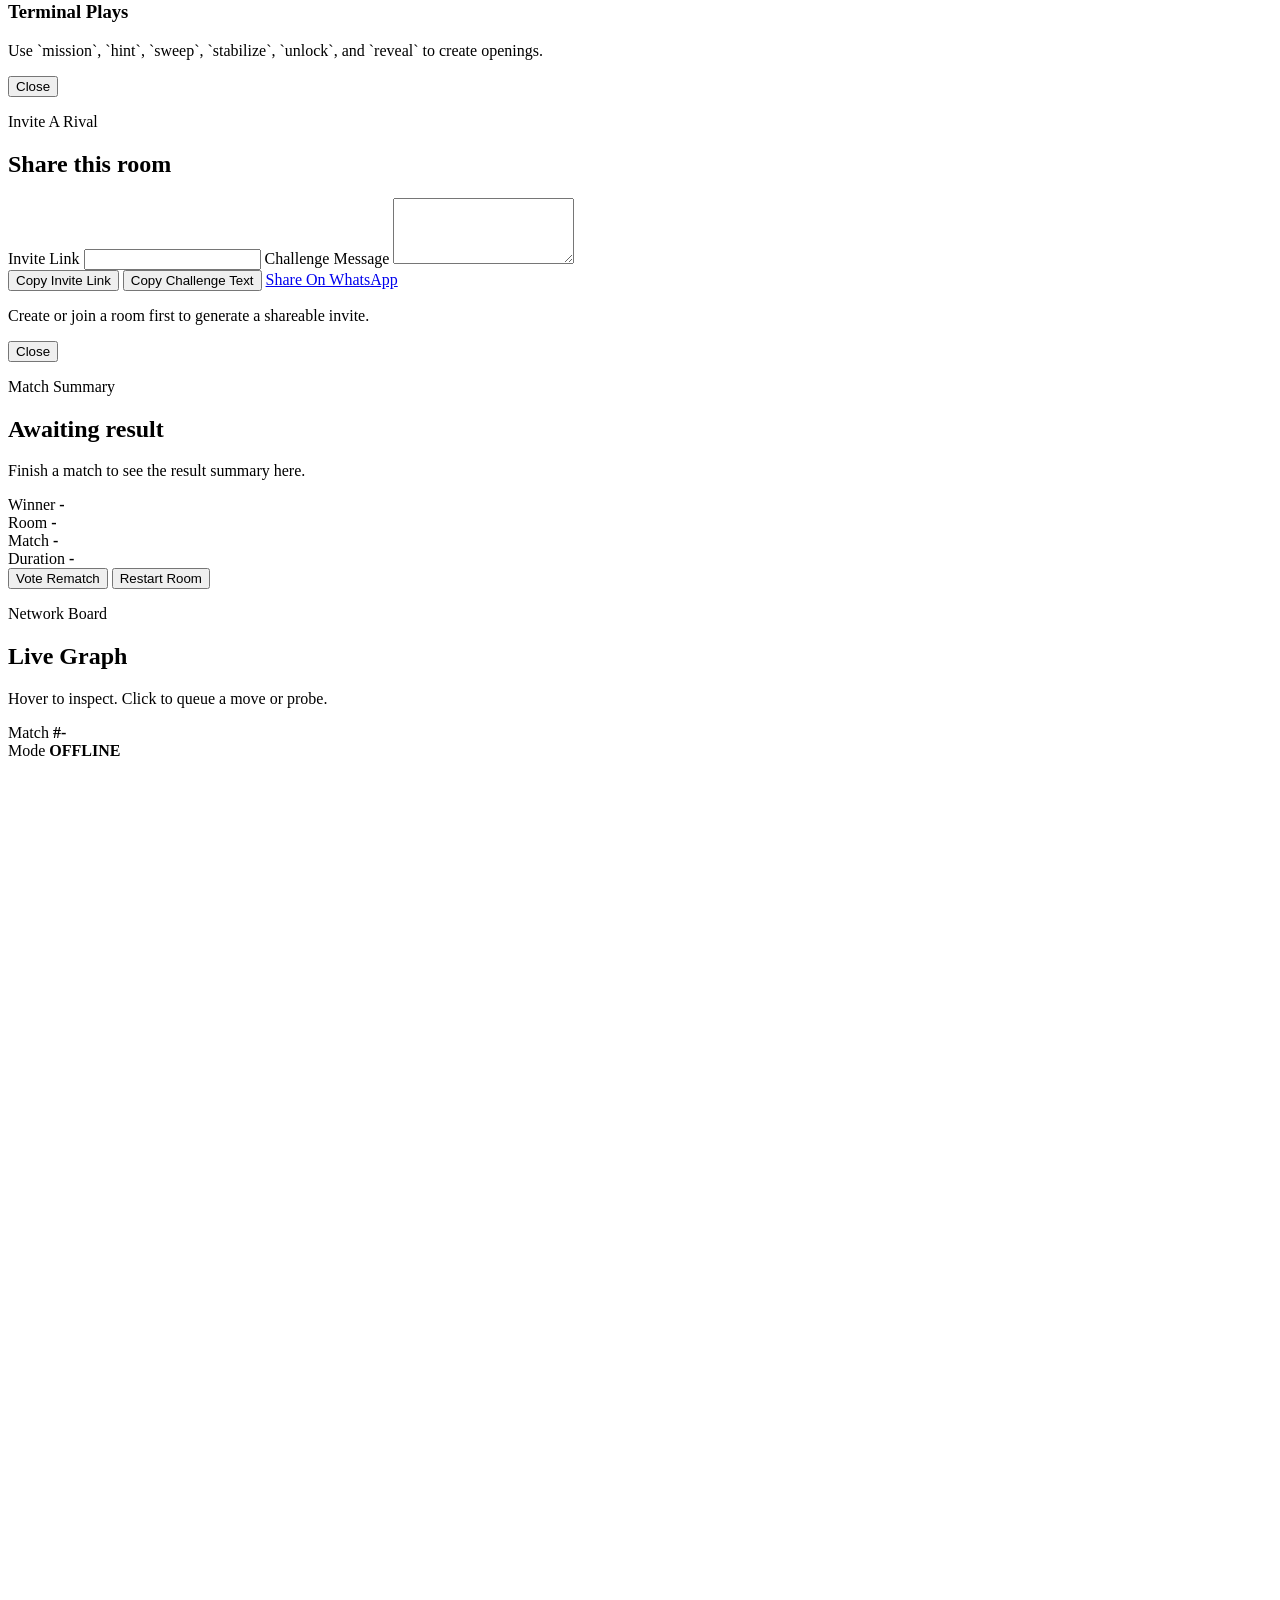
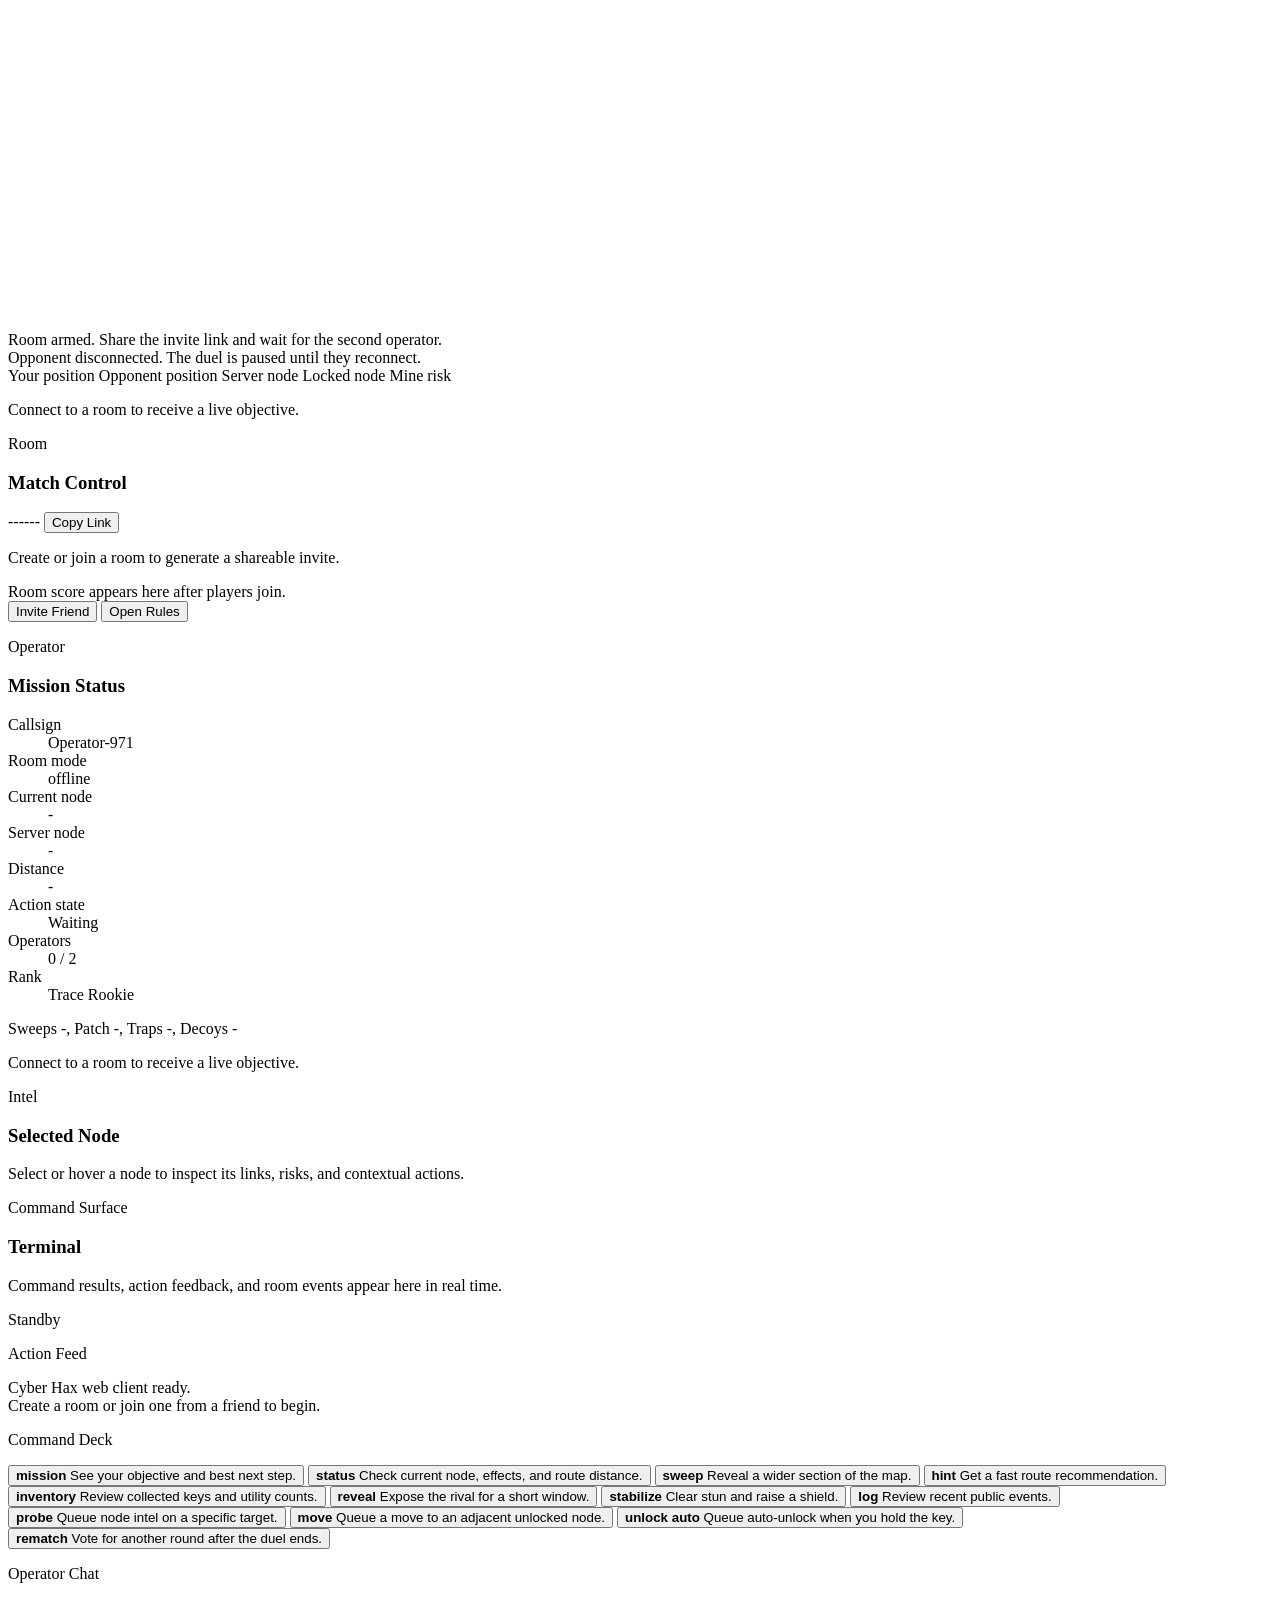
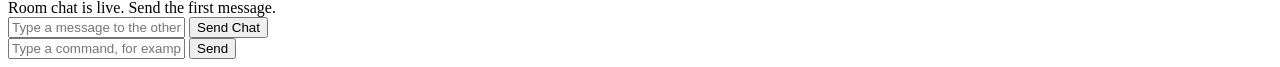
==== commit c25b115c: "Initial commit - Cyber Hax deployment" ====
--- a/web/index.html
+++ b/web/index.html
@@ -4,12 +4,13 @@
     <meta charset="utf-8" />
     <meta name="viewport" content="width=device-width, initial-scale=1" />
     <title>Cyber Hax v5</title>
-   <link rel="icon" type="image/svg+xml" href="favicon.svg" />
-<link rel="stylesheet" href="styles.css" />
-</head>
-<audio id="bgMusic" loop preload="auto">
-  <source src="main_music.ogg" type="audio/ogg" />
-</audio>
+    <link rel="icon" type="image/svg+xml" href="favicon.svg" />
+    <link rel="stylesheet" href="styles.css" />
+  </head>
+  <body>
+    <audio id="bgMusic" loop preload="auto">
+      <source src="main_music.ogg" type="audio/ogg" />
+    </audio>
 
     <div class="ambient ambient-a"></div>
     <div class="ambient ambient-b"></div>
@@ -95,7 +96,7 @@
 
             <label class="field">
               <span>Server Host</span>
-              <input id="serverInput" name="server" autocomplete="off" placeholder="ws://127.0.0.1:8000" />
+              <input id="serverInput" name="server" autocomplete="off" placeholder="wss://cyber-hax-server.onrender.com" />
             </label>
 
             <div class="join-actions">
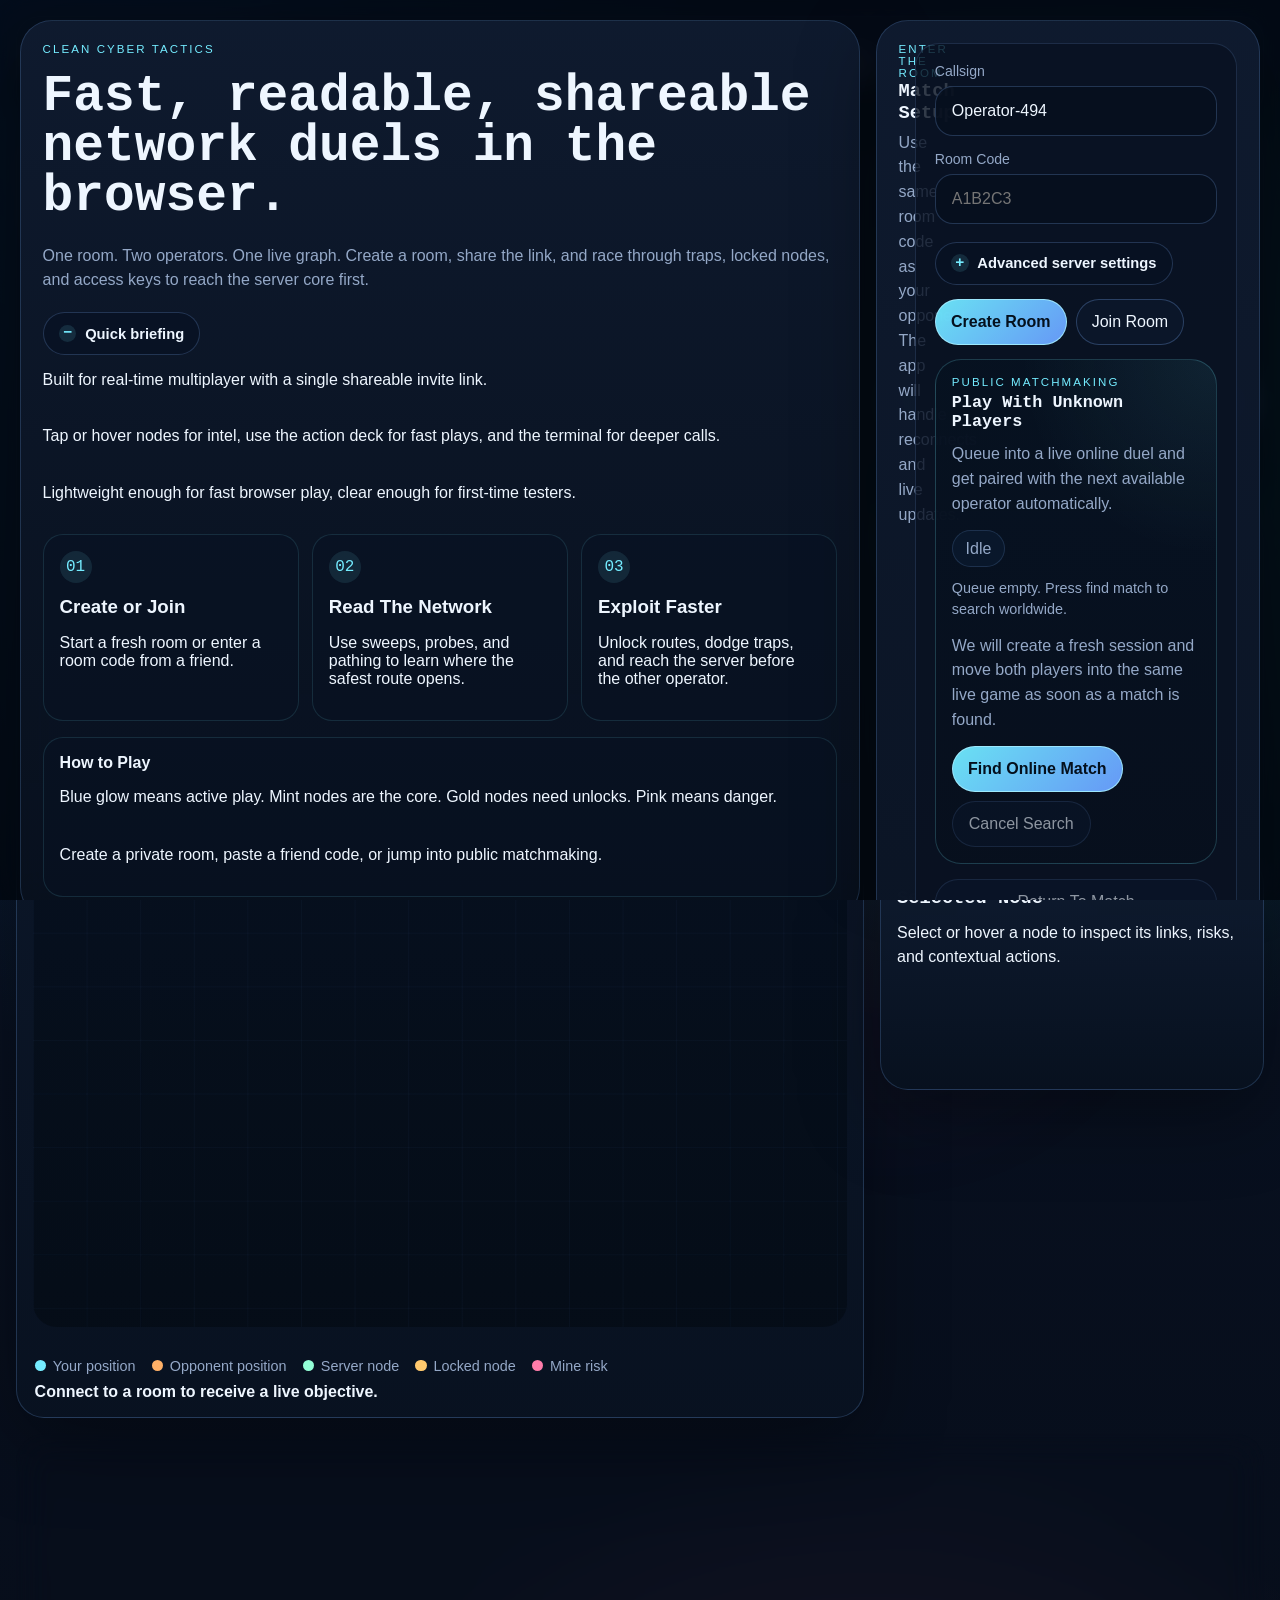
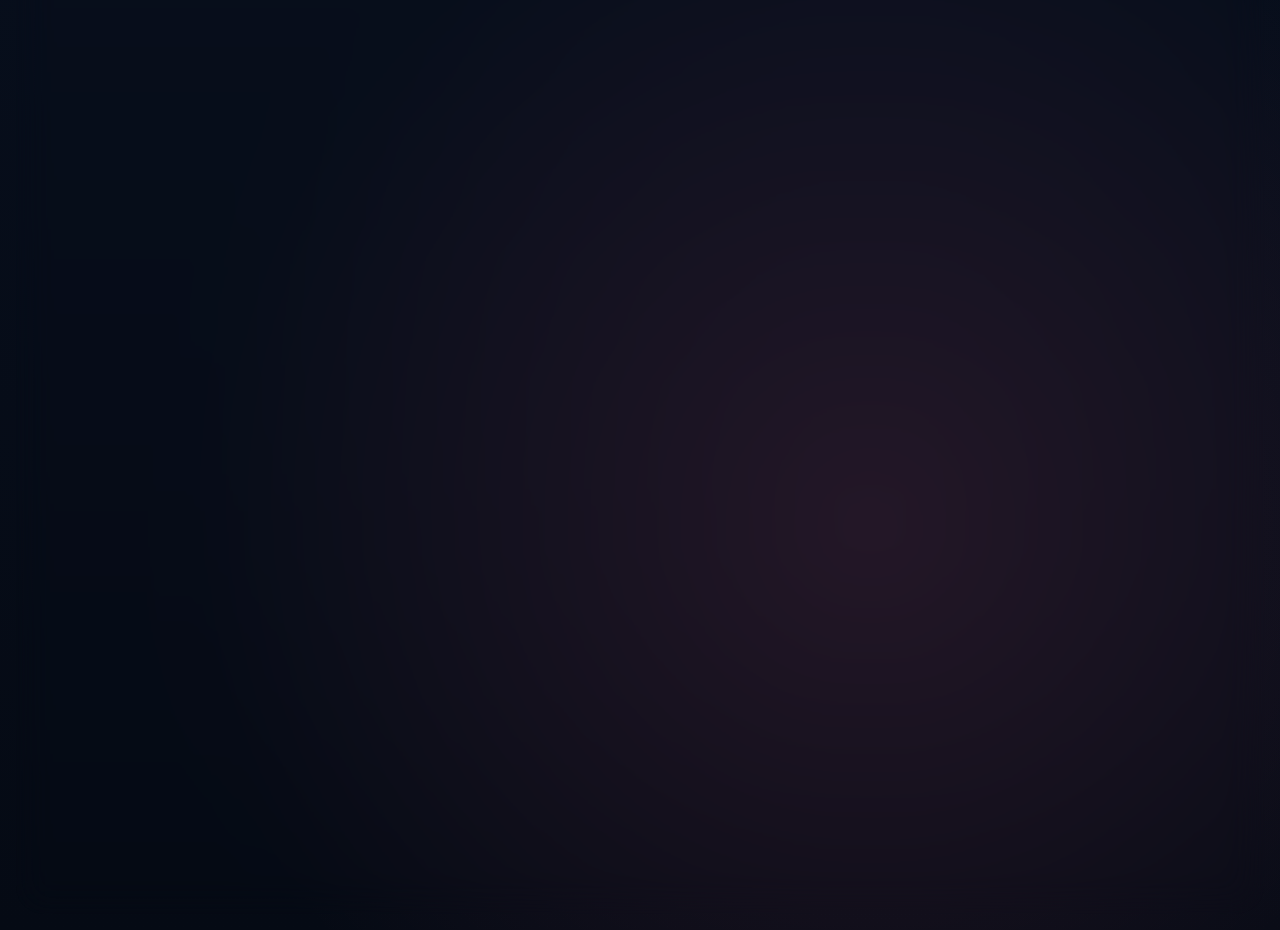
==== commit 619ed474: "Add public online matchmaking queue" ====
--- a/web/index.html
+++ b/web/index.html
@@ -3,6 +3,7 @@
   <head>
     <meta charset="utf-8" />
     <meta name="viewport" content="width=device-width, initial-scale=1" />
+    <meta name="theme-color" content="#081118" />
     <title>Cyber Hax v5</title>
     <link rel="icon" type="image/svg+xml" href="favicon.svg" />
     <link rel="stylesheet" href="styles.css" />
@@ -43,37 +44,42 @@
             locked nodes, and access keys to reach the server core first.
           </p>
 
-          <div class="hero-points">
-            <p>Built for real-time multiplayer with a single shareable invite link.</p>
-            <p>Hover nodes for intel, click to queue actions, and use the terminal for deeper plays.</p>
-            <p>Lightweight enough for fast browser play, clear enough for first-time testers.</p>
-          </div>
-
-          <div class="landing-grid">
-            <article class="landing-card">
-              <span>01</span>
-              <h3>Create or Join</h3>
-              <p>Start a fresh room or enter a room code from a friend.</p>
-            </article>
-            <article class="landing-card">
-              <span>02</span>
-              <h3>Read The Network</h3>
-              <p>Use sweeps, probes, and pathing to learn where the safest route opens.</p>
-            </article>
-            <article class="landing-card">
-              <span>03</span>
-              <h3>Exploit Faster</h3>
-              <p>Unlock routes, dodge traps, and reach the server before the other operator.</p>
-            </article>
-          </div>
-
-          <div class="how-strip">
-            <div>
-              <strong>How to Play</strong>
-              <p>Blue glow means active play. Mint nodes are the core. Gold nodes need unlocks. Pink means danger.</p>
-            </div>
-            <p id="landingInviteHint">Create a room to challenge a friend or paste a room code to join instantly.</p>
-          </div>
+          <details class="hero-details" id="heroDetails" open>
+            <summary>Quick briefing</summary>
+            <div class="hero-details-body">
+              <div class="hero-points">
+                <p>Built for real-time multiplayer with a single shareable invite link.</p>
+                <p>Tap or hover nodes for intel, use the action deck for fast plays, and the terminal for deeper calls.</p>
+                <p>Lightweight enough for fast browser play, clear enough for first-time testers.</p>
+              </div>
+
+              <div class="landing-grid">
+                <article class="landing-card">
+                  <span>01</span>
+                  <h3>Create or Join</h3>
+                  <p>Start a fresh room or enter a room code from a friend.</p>
+                </article>
+                <article class="landing-card">
+                  <span>02</span>
+                  <h3>Read The Network</h3>
+                  <p>Use sweeps, probes, and pathing to learn where the safest route opens.</p>
+                </article>
+                <article class="landing-card">
+                  <span>03</span>
+                  <h3>Exploit Faster</h3>
+                  <p>Unlock routes, dodge traps, and reach the server before the other operator.</p>
+                </article>
+              </div>
+
+              <div class="how-strip">
+                <div>
+                  <strong>How to Play</strong>
+                  <p>Blue glow means active play. Mint nodes are the core. Gold nodes need unlocks. Pink means danger.</p>
+                </div>
+                <p id="landingInviteHint">Create a private room, paste a code from a friend, or jump into public matchmaking.</p>
+              </div>
+            </div>
+          </details>
         </section>
 
         <section class="join-panel">
@@ -94,15 +100,37 @@
               <input id="sessionInput" name="session" autocomplete="off" maxlength="32" placeholder="A1B2C3" />
             </label>
 
-            <label class="field">
-              <span>Server Host</span>
-              <input id="serverInput" name="server" autocomplete="off" placeholder="wss://cyber-hax-server.onrender.com" />
-            </label>
+            <details class="advanced-server" id="advancedServer">
+              <summary>Advanced server settings</summary>
+              <label class="field">
+                <span>Server Host</span>
+                <input id="serverInput" name="server" autocomplete="off" placeholder="wss://cyber-hax-server.onrender.com" />
+              </label>
+            </details>
 
             <div class="join-actions">
               <button class="primary-btn" id="createRoomButton" type="button">Create Room</button>
               <button class="secondary-btn" type="submit">Join Room</button>
             </div>
+
+            <section class="matchmaking-card" aria-label="Public matchmaking">
+              <div class="matchmaking-copy">
+                <p class="eyebrow">Public Matchmaking</p>
+                <h4>Play With Unknown Players</h4>
+                <p class="subcopy">Queue into a live online duel and get paired with the next available operator automatically.</p>
+              </div>
+              <div class="matchmaking-status-row">
+                <span class="status-pill muted" id="matchmakingStatusPill">Idle</span>
+                <span class="matchmaking-meta" id="matchmakingMeta">Queue empty. Press find match to search worldwide.</span>
+              </div>
+              <p class="join-status matchmaking-status-copy" id="matchmakingMessage">
+                We will create a fresh session and move both players into the same live game as soon as a match is found.
+              </p>
+              <div class="join-actions matchmaking-actions">
+                <button class="primary-btn" id="findMatchButton" type="button">Find Online Match</button>
+                <button class="ghost-btn" id="cancelMatchButton" type="button">Cancel Search</button>
+              </div>
+            </section>
 
             <button class="ghost-btn full-width" id="resumeButton" type="button">Return To Match</button>
 
@@ -255,6 +283,7 @@
           <p class="subcopy" id="roomNotice">Create or join a room to generate a shareable invite.</p>
           <div class="scoreboard" id="scoreboardList"></div>
           <div class="room-actions">
+            <button class="primary-btn" id="sidebarMatchmakingButton" type="button">Find Online Match</button>
             <button class="secondary-btn" id="sidebarInviteButton" type="button">Invite Friend</button>
             <button class="ghost-btn" id="sidebarHelpButton" type="button">Open Rules</button>
           </div>
@@ -301,7 +330,7 @@
           <p class="utility-line" id="metricNext">Next hint: connect to a room to receive a live objective.</p>
         </section>
 
-        <section class="sidebar-card">
+        <section class="sidebar-card node-inspector-card">
           <p class="eyebrow">Intel</p>
           <h3>Selected Node</h3>
           <div class="node-card" id="selectedNodeCard">
--- a/web/styles.css
+++ b/web/styles.css
@@ -0,0 +1,1864 @@
+:root {
+  color-scheme: dark;
+  --bg: #07111f;
+  --bg-deep: #050b16;
+  --panel: rgba(14, 25, 44, 0.9);
+  --panel-strong: rgba(10, 19, 35, 0.96);
+  --line: rgba(108, 156, 220, 0.28);
+  --text: #eef6ff;
+  --muted: #94a8c7;
+  --accent: #74ecff;
+  --accent-2: #6ca3ff;
+  --success: #9dffd7;
+  --warn: #ffcf78;
+  --danger: #ff7b98;
+  --server: #93ffd7;
+  --locked: #ffc96d;
+  --mine: #ff7caa;
+  --rival: #ffb067;
+  --shadow: 0 24px 80px rgba(0, 0, 0, 0.35);
+  --radius-xl: 28px;
+  --radius-lg: 22px;
+  --radius-md: 16px;
+}
+
+* {
+  box-sizing: border-box;
+}
+
+html,
+body {
+  margin: 0;
+  min-height: 100%;
+  background:
+    radial-gradient(circle at 15% 15%, rgba(30, 148, 255, 0.18), transparent 28%),
+    radial-gradient(circle at 85% 20%, rgba(34, 255, 208, 0.16), transparent 24%),
+    radial-gradient(circle at 68% 84%, rgba(255, 107, 157, 0.12), transparent 30%),
+    linear-gradient(180deg, #0a1427 0%, #050a14 100%);
+  color: var(--text);
+  font-family: "Aptos", "Segoe UI Variable", "Bahnschrift", sans-serif;
+}
+
+body {
+  overflow-x: hidden;
+}
+
+body.sheet-open {
+  overflow: hidden;
+}
+
+button,
+input {
+  font: inherit;
+}
+
+.ambient {
+  position: fixed;
+  border-radius: 999px;
+  filter: blur(72px);
+  opacity: 0.42;
+  pointer-events: none;
+}
+
+.ambient-a {
+  width: 28rem;
+  height: 28rem;
+  left: -8rem;
+  top: -6rem;
+  background: rgba(35, 123, 255, 0.16);
+}
+
+.ambient-b {
+  width: 24rem;
+  height: 24rem;
+  right: -5rem;
+  top: 5rem;
+  background: rgba(25, 255, 212, 0.12);
+}
+
+.ambient-c {
+  width: 30rem;
+  height: 30rem;
+  right: 12%;
+  bottom: -14rem;
+  background: rgba(255, 104, 167, 0.08);
+}
+
+.settings-toggle {
+  border: 1px solid rgba(128, 180, 255, 0.38);
+  background: rgba(8, 18, 34, 0.72);
+  color: var(--text);
+  border-radius: 999px;
+  padding: 0.8rem 1.1rem;
+  backdrop-filter: blur(18px);
+  box-shadow: var(--shadow);
+  cursor: pointer;
+  transition: transform 180ms ease, border-color 180ms ease, background 180ms ease;
+}
+
+.top-controls {
+  position: fixed;
+  top: 1.25rem;
+  right: 1.25rem;
+  z-index: 30;
+  display: flex;
+  gap: 0.75rem;
+}
+
+.music-toggle {
+  border: 1px solid rgba(128, 180, 255, 0.38);
+  background: rgba(8, 18, 34, 0.72);
+  color: var(--text);
+  border-radius: 999px;
+  padding: 0.8rem 1.1rem;
+  backdrop-filter: blur(18px);
+  box-shadow: var(--shadow);
+  cursor: pointer;
+  transition: transform 180ms ease, border-color 180ms ease, background 180ms ease;
+}
+
+.settings-toggle:hover,
+.music-toggle:hover,
+.quick-grid button:hover,
+.action-row button:hover,
+.secondary-btn:hover,
+.primary-btn:hover,
+.command-item:hover {
+  transform: translateY(-1px);
+  border-color: rgba(116, 236, 255, 0.68);
+  background: rgba(16, 34, 62, 0.96);
+}
+.command-deck.large {
+  display: grid;
+  grid-template-columns: repeat(3, 1fr);
+  gap: 0.8rem;
+  padding-top: 1rem;
+}
+.app-grid {
+  position: relative;
+  z-index: 1;
+  display: grid;
+  grid-template-columns: minmax(0, 1.2fr) minmax(22rem, 25rem);
+  grid-template-rows: minmax(28rem, 1fr) minmax(18rem, 34vh);
+  grid-template-areas:
+    "board sidebar"
+    "terminal terminal";
+  gap: 1rem;
+  padding: 4.75rem 1.25rem 1.25rem;
+  min-height: 100svh;
+}
+
+.command-item {
+  font-size: 1.05rem;
+  padding: 1.1rem;
+  border-radius: 16px;
+}
+
+.board-panel,
+.sidebar-panel,
+.terminal-panel,
+.join-panel {
+  background: linear-gradient(180deg, rgba(15, 27, 48, 0.95), rgba(9, 18, 33, 0.92));
+  border: 1px solid rgba(110, 162, 230, 0.24);
+  box-shadow: var(--shadow);
+  backdrop-filter: blur(18px);
+}
+
+.board-panel,
+.sidebar-panel,
+.terminal-panel {
+  overflow: hidden;
+}
+
+.board-panel {
+  grid-area: board;
+  border-radius: var(--radius-xl);
+  display: flex;
+  flex-direction: column;
+  min-height: 0;
+}
+
+.board-header,
+.terminal-header {
+  display: flex;
+  justify-content: space-between;
+  align-items: flex-start;
+  gap: 1rem;
+  padding: 1.2rem 1.2rem 0.75rem;
+}
+
+.board-header h2,
+.terminal-header h3,
+.sidebar-section h3,
+.join-copy h1 {
+  margin: 0.1rem 0 0;
+  font-family: "Consolas", "Cascadia Code", monospace;
+  letter-spacing: 0.02em;
+}
+
+.eyebrow {
+  margin: 0;
+  color: var(--accent);
+  text-transform: uppercase;
+  letter-spacing: 0.18em;
+  font-size: 0.72rem;
+}
+
+.subcopy,
+.utility-line,
+.join-status,
+.join-points p,
+.lede {
+  margin: 0.4rem 0 0;
+  color: var(--muted);
+  line-height: 1.55;
+}
+
+.board-stage {
+  position: relative;
+  flex: 1;
+  min-height: 20rem;
+  margin: 0 1rem 1rem;
+  border-radius: 24px;
+  overflow: hidden;
+  background:
+    radial-gradient(circle at 18% 18%, rgba(116, 236, 255, 0.12), transparent 20%),
+    radial-gradient(circle at 86% 28%, rgba(108, 163, 255, 0.18), transparent 24%),
+    linear-gradient(180deg, rgba(8, 20, 38, 0.96), rgba(5, 13, 24, 0.98));
+}
+
+.board-stage::before {
+  content: "";
+  position: absolute;
+  inset: 0;
+  background:
+    linear-gradient(rgba(108, 163, 255, 0.08) 1px, transparent 1px),
+    linear-gradient(90deg, rgba(108, 163, 255, 0.08) 1px, transparent 1px);
+  background-size: 3.35rem 3.35rem;
+  opacity: 0.46;
+  pointer-events: none;
+}
+
+#networkSvg {
+  position: absolute;
+  inset: 0;
+  width: 100%;
+  height: 100%;
+  z-index: 2;
+}
+
+.sidebar-panel {
+  grid-area: sidebar;
+  border-radius: var(--radius-xl);
+  padding: 1rem;
+  display: flex;
+  flex-direction: column;
+  gap: 0.85rem;
+  min-height: 0;
+}
+
+.sidebar-section,
+.terminal-column {
+  background: rgba(7, 16, 31, 0.48);
+  border: 1px solid rgba(116, 164, 232, 0.16);
+  border-radius: var(--radius-lg);
+  padding: 1rem;
+}
+
+.metric-list {
+  display: grid;
+  grid-template-columns: repeat(2, minmax(0, 1fr));
+  gap: 0.75rem 0.8rem;
+  margin: 0.8rem 0 0;
+}
+
+.metric-list div {
+  min-width: 0;
+}
+
+.metric-list dt {
+  color: var(--muted);
+  font-size: 0.8rem;
+  margin-bottom: 0.2rem;
+}
+
+.metric-list dd {
+  margin: 0;
+  font-weight: 600;
+  word-break: break-word;
+}
+
+.node-card {
+  margin-top: 0.8rem;
+  min-height: 9.5rem;
+  line-height: 1.5;
+}
+
+.node-card h4 {
+  margin: 0 0 0.55rem;
+  font-size: 1.05rem;
+}
+
+.tag-row,
+.action-row,
+.status-cluster,
+.join-actions {
+  display: flex;
+  flex-wrap: wrap;
+  gap: 0.55rem;
+}
+
+.tag {
+  display: inline-flex;
+  align-items: center;
+  border-radius: 999px;
+  padding: 0.32rem 0.62rem;
+  font-size: 0.8rem;
+  border: 1px solid rgba(116, 236, 255, 0.25);
+  background: rgba(13, 31, 56, 0.75);
+}
+
+.tag.server { color: var(--server); border-color: rgba(147, 255, 215, 0.36); }
+.tag.locked { color: var(--locked); border-color: rgba(255, 201, 109, 0.36); }
+.tag.mine { color: var(--mine); border-color: rgba(255, 124, 170, 0.36); }
+.tag.decoy { color: var(--warn); border-color: rgba(255, 207, 120, 0.36); }
+
+.quick-grid {
+  display: grid;
+  grid-template-columns: repeat(2, minmax(0, 1fr));
+  gap: 0.65rem;
+  margin-top: 0.8rem;
+}
+
+.quick-grid button,
+.action-row button,
+.secondary-btn,
+.primary-btn,
+.command-item {
+  border-radius: 999px;
+  padding: 0.72rem 0.95rem;
+  border: 1px solid rgba(116, 164, 232, 0.3);
+  color: var(--text);
+  background: rgba(12, 24, 44, 0.78);
+  cursor: pointer;
+  transition: transform 180ms ease, border-color 180ms ease, background 180ms ease;
+}
+
+.primary-btn {
+  background: linear-gradient(135deg, rgba(111, 237, 255, 0.95), rgba(106, 159, 255, 0.96));
+  color: #04101d;
+  border-color: rgba(164, 237, 255, 0.88);
+  font-weight: 700;
+}
+
+.terminal-panel {
+  grid-area: terminal;
+  border-radius: var(--radius-xl);
+  display: flex;
+  flex-direction: column;
+  min-height: 0;
+}
+
+.terminal-grid {
+  display: grid;
+  grid-template-columns: minmax(0, 1.2fr) minmax(18rem, 0.8fr);
+  gap: 0.9rem;
+  padding: 0 1rem 1rem;
+  min-height: 0;
+  flex: 1;
+}
+
+.terminal-column {
+  display: flex;
+  flex-direction: column;
+  min-height: 0;
+  overflow: hidden;
+}
+
+.pane-label {
+  margin: 0;
+  padding-bottom: 0.7rem;
+  color: var(--muted);
+  letter-spacing: 0.06em;
+  text-transform: uppercase;
+  font-size: 0.78rem;
+  border-bottom: 1px solid rgba(116, 164, 232, 0.12);
+}
+
+.log-output,
+.command-deck {
+  min-height: 0;
+  overflow: auto;
+  padding-top: 1rem;
+  font-family: "Consolas", "Cascadia Code", monospace;
+  line-height: 1.5;
+}
+
+.log-line { margin-bottom: 0.55rem; color: #dce8f8; }
+.log-line.command { color: var(--accent); }
+
+.command-item {
+  display: grid;
+  grid-template-columns: 7.5rem minmax(0, 1fr);
+  gap: 0.7rem;
+  text-align: left;
+  margin-top: 0.65rem;
+  border-radius: 14px;
+}
+
+.command-key {
+  color: var(--accent);
+  font-size: 0.88rem;
+}
+
+.terminal-form {
+  display: grid;
+  grid-template-columns: minmax(0, 1fr) auto;
+  gap: 0.8rem;
+  padding: 0 1rem 1rem;
+}
+
+.terminal-form input,
+.field input {
+  width: 100%;
+  border-radius: 18px;
+  border: 1px solid rgba(116, 164, 232, 0.26);
+  background: rgba(7, 16, 31, 0.9);
+  color: var(--text);
+  padding: 0.95rem 1rem;
+  outline: none;
+  transition: border-color 180ms ease, box-shadow 180ms ease;
+}
+
+.terminal-form input:focus,
+.field input:focus {
+  border-color: rgba(116, 236, 255, 0.74);
+  box-shadow: 0 0 0 3px rgba(116, 236, 255, 0.12);
+}
+
+.join-sheet {
+  position: fixed;
+  inset: 0;
+  z-index: 40;
+  display: grid;
+  place-items: center;
+  padding: 1.25rem;
+  background: rgba(2, 8, 16, 0.72);
+  backdrop-filter: blur(14px);
+  opacity: 0;
+  pointer-events: none;
+  transition: opacity 220ms ease;
+}
+
+.join-sheet.is-open {
+  opacity: 1;
+  pointer-events: auto;
+}
+
+.join-panel {
+  width: min(72rem, 100%);
+  border-radius: 32px;
+  display: grid;
+  grid-template-columns: minmax(0, 1.1fr) minmax(20rem, 24rem);
+  gap: 1.2rem;
+  padding: 1.4rem;
+}
+
+.join-copy,
+.join-form {
+  padding: 1.2rem;
+}
+
+.join-copy {
+  display: flex;
+  flex-direction: column;
+  justify-content: center;
+  gap: 0.8rem;
+}
+
+.join-copy h1 {
+  font-size: clamp(2.6rem, 4.8vw, 4.6rem);
+  line-height: 0.96;
+}
+
+.join-form {
+  border-radius: 24px;
+  background: rgba(9, 18, 33, 0.82);
+  border: 1px solid rgba(116, 164, 232, 0.18);
+  display: grid;
+  gap: 0.9rem;
+  align-content: start;
+}
+
+.field {
+  display: grid;
+  gap: 0.45rem;
+}
+
+.field span {
+  color: var(--muted);
+  font-size: 0.88rem;
+}
+
+.field-wide {
+  grid-column: 1 / -1;
+}
+
+.status-pill {
+  display: inline-flex;
+  align-items: center;
+  justify-content: center;
+  min-height: 2.3rem;
+  padding: 0.45rem 0.8rem;
+  border-radius: 999px;
+  background: rgba(11, 26, 47, 0.78);
+  border: 1px solid rgba(116, 236, 255, 0.28);
+  color: var(--text);
+}
+
+.status-pill.muted {
+  border-color: rgba(116, 164, 232, 0.18);
+  color: var(--muted);
+}
+
+.floating-banner {
+  position: absolute;
+  top: 1rem;
+  left: 50%;
+  transform: translateX(-50%);
+  z-index: 5;
+  padding: 0.8rem 1rem;
+  border-radius: 999px;
+  border: 1px solid rgba(255, 207, 120, 0.36);
+  background: rgba(30, 18, 7, 0.78);
+  color: var(--text);
+  backdrop-filter: blur(12px);
+}
+
+.floating-banner.winner {
+  border-color: rgba(255, 123, 152, 0.45);
+  background: rgba(38, 10, 19, 0.82);
+}
+
+.board-tooltip {
+  position: absolute;
+  z-index: 6;
+  width: min(16rem, calc(100% - 2rem));
+  border-radius: 16px;
+  border: 1px solid rgba(116, 236, 255, 0.28);
+  background: rgba(6, 15, 28, 0.95);
+  padding: 0.85rem 0.95rem;
+  box-shadow: var(--shadow);
+  pointer-events: none;
+  font-size: 0.92rem;
+  line-height: 1.45;
+}
+
+.hidden { display: none !important; }
+
+.edge-line {
+  stroke: rgba(115, 159, 226, 0.38);
+  stroke-width: 4;
+  stroke-linecap: round;
+}
+
+.edge-line.active {
+  stroke: rgba(116, 236, 255, 0.82);
+}
+
+.signal-dot {
+  fill: var(--accent);
+}
+
+.node-group { cursor: pointer; }
+.node-halo { fill: rgba(116, 236, 255, 0.12); }
+.node-ring { fill: rgba(255, 255, 255, 0.92); }
+.node-core { stroke: rgba(7, 18, 31, 0.82); stroke-width: 2; }
+.node-label-bg { fill: rgba(11, 22, 39, 0.86); stroke: rgba(116, 164, 232, 0.22); }
+.node-label { fill: var(--text); font-size: 12px; font-family: "Consolas", "Cascadia Code", monospace; }
+
+@media (max-width: 1140px) {
+  .app-grid {
+    grid-template-columns: 1fr;
+    grid-template-rows: minmax(24rem, 44svh) auto auto;
+    grid-template-areas:
+      "board"
+      "sidebar"
+      "terminal";
+  }
+
+  .terminal-grid,
+  .join-panel {
+    grid-template-columns: 1fr;
+  }
+}
+
+.command-item {
+  background: linear-gradient(135deg, #0f1f3a, #132a4d);
+  border: 1px solid rgba(116, 236, 255, 0.3);
+}
+
+.command-item:hover {
+  background: linear-gradient(135deg, #1b3a66, #1f4d88);
+  transform: scale(1.03);
+}
+
+.terminal-panel {
+  min-height: 320px;
+}
+
+@media (max-width: 720px) {
+  .app-grid {
+    padding: 4.5rem 0.8rem 0.8rem;
+  }
+
+  .board-header,
+  .terminal-header {
+    flex-direction: column;
+  }
+
+  .metric-list {
+    grid-template-columns: 1fr;
+  }
+
+  .terminal-form {
+    grid-template-columns: 1fr;
+  }
+
+  .top-controls {
+    top: 0.8rem;
+    right: 0.8rem;
+    gap: 0.5rem;
+    flex-direction: column;
+    align-items: flex-end;
+  }
+}
+
+.scanlines {
+  position: fixed;
+  inset: 0;
+  pointer-events: none;
+  background:
+    linear-gradient(rgba(255, 255, 255, 0.016) 1px, transparent 1px),
+    linear-gradient(90deg, rgba(116, 236, 255, 0.014) 1px, transparent 1px);
+  background-size: 100% 4px, 56px 100%;
+  opacity: 0.3;
+  z-index: 0;
+}
+
+.topbar,
+.hero-panel,
+.join-panel,
+.sidebar-card,
+.modal-card {
+  background: linear-gradient(180deg, rgba(15, 27, 48, 0.96), rgba(8, 17, 31, 0.92));
+  border: 1px solid rgba(110, 162, 230, 0.22);
+  box-shadow: var(--shadow);
+  backdrop-filter: blur(18px);
+}
+
+.topbar {
+  position: sticky;
+  top: 0;
+  z-index: 20;
+  display: flex;
+  justify-content: space-between;
+  align-items: center;
+  gap: 1rem;
+  margin: 1rem 1rem 0;
+  padding: 1rem 1.15rem;
+  border-radius: 24px;
+}
+
+.brand-block h1,
+.panel-header h2,
+.panel-header h3,
+.hero-panel h2,
+.join-panel h3,
+.sidebar-card h3,
+.modal-card h2 {
+  margin: 0.1rem 0 0;
+  font-family: "Consolas", "Cascadia Code", monospace;
+}
+
+.brand-block h1 {
+  font-size: clamp(1.5rem, 2vw, 2.2rem);
+}
+
+.tagline {
+  margin: 0.35rem 0 0;
+  color: var(--muted);
+}
+
+.topbar-actions,
+.room-actions,
+.terminal-badges {
+  display: flex;
+  flex-wrap: wrap;
+  gap: 0.65rem;
+}
+
+.ghost-btn,
+.compact {
+  border-radius: 999px;
+  border: 1px solid rgba(116, 164, 232, 0.24);
+  background: rgba(12, 24, 44, 0.82);
+  color: var(--text);
+  cursor: pointer;
+  padding: 0.8rem 1rem;
+  transition: transform 180ms ease, border-color 180ms ease, background 180ms ease;
+}
+
+.compact {
+  padding: 0.58rem 0.92rem;
+}
+
+.ghost-btn:hover,
+.compact:hover {
+  transform: translateY(-1px);
+  border-color: rgba(116, 236, 255, 0.68);
+  background: rgba(16, 34, 62, 0.96);
+}
+
+.full-width {
+  width: 100%;
+}
+
+.app-shell {
+  position: relative;
+  z-index: 1;
+  display: grid;
+  grid-template-columns: minmax(0, 1.35fr) minmax(20rem, 24rem);
+  grid-template-rows: minmax(33rem, 1fr) minmax(22rem, 0.84fr);
+  grid-template-areas:
+    "board sidebar"
+    "terminal terminal";
+  gap: 1rem;
+  padding: 1rem;
+  min-height: calc(100svh - 6rem);
+}
+
+.panel-header {
+  display: flex;
+  justify-content: space-between;
+  align-items: flex-start;
+  gap: 1rem;
+  padding: 1.1rem 1.1rem 0.85rem;
+}
+
+.header-stats {
+  display: grid;
+  grid-template-columns: repeat(2, minmax(0, auto));
+  gap: 0.8rem;
+}
+
+.header-stat {
+  padding: 0.78rem 0.92rem;
+  border-radius: 18px;
+  background: rgba(8, 18, 35, 0.54);
+  border: 1px solid rgba(116, 236, 255, 0.12);
+}
+
+.header-stat span,
+.summary-grid span {
+  display: block;
+  color: var(--muted);
+  font-size: 0.76rem;
+  text-transform: uppercase;
+  letter-spacing: 0.08em;
+}
+
+.header-stat strong,
+.summary-grid strong {
+  display: block;
+  margin-top: 0.3rem;
+}
+
+.board-footer {
+  display: grid;
+  gap: 0.6rem;
+  padding: 0.9rem 1.1rem 1rem;
+}
+
+.legend-row {
+  color: var(--muted);
+  font-size: 0.9rem;
+}
+
+.legend-row span {
+  display: inline-flex;
+  align-items: center;
+  gap: 0.42rem;
+}
+
+.legend-dot {
+  width: 0.72rem;
+  height: 0.72rem;
+  border-radius: 999px;
+  display: inline-block;
+}
+
+.legend-dot.player { background: var(--accent); }
+.legend-dot.rival { background: var(--rival); }
+.legend-dot.server { background: var(--server); }
+.legend-dot.locked { background: var(--locked); }
+.legend-dot.mine { background: var(--mine); }
+
+.action-hint {
+  margin: 0;
+  color: var(--text);
+  font-weight: 600;
+}
+
+.sidebar {
+  grid-area: sidebar;
+  display: flex;
+  flex-direction: column;
+  gap: 1rem;
+  min-height: 0;
+}
+
+.sidebar-card {
+  border-radius: var(--radius-xl);
+  padding: 1rem;
+}
+
+.room-code-row {
+  display: flex;
+  align-items: center;
+  gap: 0.7rem;
+  margin-top: 0.8rem;
+}
+
+.room-code {
+  display: inline-flex;
+  align-items: center;
+  justify-content: center;
+  min-width: 6rem;
+  padding: 0.65rem 1rem;
+  border-radius: 999px;
+  border: 1px solid rgba(116, 236, 255, 0.24);
+  background: rgba(6, 18, 34, 0.92);
+  color: var(--accent);
+  font-family: "Consolas", "Cascadia Code", monospace;
+  font-size: 1rem;
+  letter-spacing: 0.18em;
+  text-transform: uppercase;
+}
+
+.scoreboard {
+  display: grid;
+  gap: 0.65rem;
+  margin-top: 1rem;
+}
+
+.score-row {
+  display: grid;
+  grid-template-columns: minmax(0, 1fr) auto;
+  gap: 0.75rem;
+  padding: 0.8rem 0.9rem;
+  border-radius: 18px;
+  background: rgba(6, 16, 31, 0.7);
+  border: 1px solid rgba(116, 236, 255, 0.12);
+}
+
+.score-name {
+  display: flex;
+  align-items: center;
+  gap: 0.45rem;
+  font-weight: 600;
+}
+
+.presence-dot {
+  width: 0.55rem;
+  height: 0.55rem;
+  border-radius: 999px;
+  background: rgba(148, 165, 201, 0.56);
+}
+
+.presence-dot.live {
+  background: var(--success);
+  box-shadow: 0 0 12px rgba(157, 255, 215, 0.44);
+}
+
+.score-sub {
+  margin-top: 0.25rem;
+  color: var(--muted);
+  font-size: 0.88rem;
+}
+
+.score-wins {
+  text-align: right;
+}
+
+.score-wins strong {
+  display: block;
+  font-size: 1.2rem;
+}
+
+.terminal-layout {
+  display: grid;
+  grid-template-columns: minmax(0, 1fr) minmax(20rem, 0.96fr);
+  gap: 1rem;
+  padding: 0 1rem 1rem;
+  min-height: 0;
+  flex: 1;
+}
+
+.command-deck {
+  display: grid;
+  grid-template-columns: repeat(2, minmax(0, 1fr));
+  gap: 0.8rem;
+  align-content: start;
+}
+
+.command-card {
+  display: grid;
+  gap: 0.45rem;
+  padding: 1rem;
+  border-radius: 18px;
+  border: 1px solid rgba(116, 236, 255, 0.18);
+  background: linear-gradient(180deg, rgba(12, 24, 46, 0.88), rgba(8, 17, 32, 0.92));
+  color: var(--text);
+  cursor: pointer;
+  text-align: left;
+  transition: transform 180ms ease, border-color 180ms ease, background 180ms ease;
+}
+
+.command-card strong {
+  font-family: "Consolas", "Cascadia Code", monospace;
+  color: var(--accent);
+  font-size: 0.95rem;
+}
+
+.command-card span {
+  color: var(--muted);
+  line-height: 1.45;
+}
+
+.command-card:hover {
+  transform: translateY(-1px);
+  border-color: rgba(116, 236, 255, 0.68);
+  background: rgba(16, 34, 62, 0.96);
+}
+
+.join-shell {
+  width: min(78rem, 100%);
+  display: grid;
+  grid-template-columns: minmax(0, 1.15fr) minmax(20rem, 24rem);
+  gap: 1rem;
+}
+
+.hero-panel,
+.join-panel {
+  border-radius: 32px;
+  padding: 1.35rem;
+}
+
+.hero-panel {
+  display: flex;
+  flex-direction: column;
+  gap: 1rem;
+}
+
+.hero-panel h2 {
+  font-size: clamp(2.3rem, 4vw, 4.4rem);
+  line-height: 0.97;
+}
+
+.hero-points,
+.mini-guide-list {
+  display: grid;
+  gap: 0.4rem;
+}
+
+.landing-grid,
+.modal-grid,
+.summary-grid {
+  display: grid;
+  gap: 0.8rem;
+}
+
+.landing-grid {
+  grid-template-columns: repeat(3, minmax(0, 1fr));
+}
+
+.landing-card,
+.mini-guide,
+.how-strip,
+.summary-grid > div,
+.modal-grid article {
+  border-radius: 20px;
+  padding: 1rem;
+  background: rgba(8, 18, 35, 0.52);
+  border: 1px solid rgba(116, 236, 255, 0.12);
+}
+
+.landing-card span {
+  display: inline-flex;
+  align-items: center;
+  justify-content: center;
+  width: 2rem;
+  height: 2rem;
+  border-radius: 999px;
+  background: rgba(116, 236, 255, 0.1);
+  color: var(--accent);
+  font-family: "Consolas", "Cascadia Code", monospace;
+}
+
+.landing-card h3,
+.mini-guide h4,
+.modal-grid h3 {
+  margin: 0.8rem 0 0.2rem;
+}
+
+.how-strip {
+  display: grid;
+  gap: 0.5rem;
+}
+
+.join-panel {
+  display: grid;
+  gap: 1rem;
+  align-content: start;
+}
+
+.join-status[data-tone="danger"] { color: var(--danger); }
+.join-status[data-tone="warning"] { color: var(--warn); }
+.join-status[data-tone="success"],
+.join-status[data-tone="accent"] { color: var(--accent); }
+
+.modal {
+  position: fixed;
+  inset: 0;
+  z-index: 45;
+  display: grid;
+  place-items: center;
+  padding: 1.1rem;
+  background: rgba(2, 8, 16, 0.72);
+  backdrop-filter: blur(14px);
+}
+
+.modal-card {
+  width: min(38rem, 100%);
+  border-radius: 28px;
+  padding: 1.25rem;
+  display: grid;
+  gap: 1rem;
+}
+
+.modal-close {
+  justify-self: end;
+  border: 0;
+  background: transparent;
+  color: var(--muted);
+  cursor: pointer;
+}
+
+.modal-grid,
+.summary-grid {
+  grid-template-columns: repeat(2, minmax(0, 1fr));
+}
+
+.toast-stack {
+  position: absolute;
+  top: 1rem;
+  right: 1rem;
+  z-index: 5;
+  display: grid;
+  gap: 0.55rem;
+  width: min(22rem, calc(100% - 2rem));
+}
+
+.toast {
+  padding: 0.85rem 0.95rem;
+  border-radius: 18px;
+  background: rgba(6, 16, 31, 0.9);
+  border: 1px solid rgba(116, 236, 255, 0.18);
+  box-shadow: var(--shadow);
+}
+
+.toast.success { border-color: rgba(157, 255, 215, 0.36); }
+.toast.error { border-color: rgba(255, 123, 152, 0.36); }
+.toast.warning { border-color: rgba(255, 207, 120, 0.36); }
+
+.floating-banner.reconnect {
+  top: 4.25rem;
+  border-color: rgba(116, 236, 255, 0.3);
+  background: rgba(10, 31, 47, 0.82);
+}
+
+.occupant-badge {
+  fill: rgba(9, 21, 40, 0.9);
+  stroke: rgba(116, 236, 255, 0.22);
+}
+
+.occupant-badge.viewer {
+  fill: rgba(116, 236, 255, 0.18);
+}
+
+.occupant-badge.rival {
+  fill: rgba(255, 176, 103, 0.18);
+}
+
+.occupant-text {
+  fill: var(--text);
+  font-size: 10px;
+  font-family: "Consolas", "Cascadia Code", monospace;
+}
+
+@media (max-width: 1220px) {
+  .app-shell {
+    grid-template-columns: 1fr;
+    grid-template-rows: minmax(28rem, 44svh) auto auto;
+    grid-template-areas:
+      "board"
+      "sidebar"
+      "terminal";
+  }
+
+  .sidebar {
+    display: grid;
+    grid-template-columns: repeat(2, minmax(0, 1fr));
+    align-items: start;
+  }
+
+  .join-shell,
+  .terminal-layout {
+    grid-template-columns: 1fr;
+  }
+
+  .landing-grid {
+    grid-template-columns: 1fr;
+  }
+}
+
+@media (max-width: 860px) {
+  .topbar,
+  .panel-header,
+  .terminal-header {
+    flex-direction: column;
+    align-items: flex-start;
+  }
+
+  .sidebar,
+  .metric-list,
+  .modal-grid,
+  .summary-grid,
+  .command-deck {
+    grid-template-columns: 1fr;
+  }
+
+  .room-code-row,
+  .join-actions,
+  .room-actions,
+  .terminal-form {
+    display: grid;
+    grid-template-columns: 1fr;
+  }
+}
+
+@media (max-width: 640px) {
+  .topbar {
+    margin: 0;
+    border-radius: 0 0 24px 24px;
+  }
+
+  .app-shell {
+    padding: 0.85rem;
+  }
+
+  .hero-panel,
+  .join-panel,
+  .modal-card,
+  .sidebar-card {
+    padding: 0.95rem;
+  }
+
+  .hero-panel h2 {
+    font-size: 2rem;
+  }
+}
+
+.terminal-layout {
+  grid-template-columns: minmax(0, 1.1fr) minmax(18rem, 0.9fr) minmax(18rem, 0.9fr);
+}
+
+.chat-column {
+  display: flex;
+  flex-direction: column;
+  gap: 0.9rem;
+}
+
+.chat-output {
+  min-height: 0;
+  flex: 1;
+  overflow: auto;
+  padding-top: 0.95rem;
+  font-family: "Consolas", "Cascadia Code", monospace;
+  line-height: 1.45;
+}
+
+.chat-line {
+  margin-bottom: 0.7rem;
+  padding: 0.72rem 0.78rem;
+  border-radius: 16px;
+  background: rgba(10, 20, 38, 0.78);
+  border: 1px solid rgba(116, 164, 232, 0.12);
+}
+
+.chat-line.mine {
+  border-color: rgba(116, 236, 255, 0.24);
+  background: rgba(11, 33, 52, 0.82);
+}
+
+.chat-meta {
+  display: flex;
+  justify-content: space-between;
+  gap: 0.65rem;
+  margin-bottom: 0.32rem;
+  color: var(--muted);
+  font-size: 0.78rem;
+}
+
+.chat-author {
+  color: var(--accent);
+  font-weight: 700;
+}
+
+.chat-text {
+  color: var(--text);
+  white-space: pre-wrap;
+  word-break: break-word;
+}
+
+.chat-empty {
+  color: var(--muted);
+  padding-top: 0.5rem;
+}
+
+.chat-form {
+  display: grid;
+  grid-template-columns: minmax(0, 1fr) auto;
+  gap: 0.65rem;
+  margin-top: auto;
+}
+
+.chat-form input {
+  width: 100%;
+  border-radius: 16px;
+  border: 1px solid rgba(116, 164, 232, 0.26);
+  background: rgba(7, 16, 31, 0.9);
+  color: var(--text);
+  padding: 0.88rem 0.95rem;
+  outline: none;
+}
+
+.chat-form input:focus {
+  border-color: rgba(116, 236, 255, 0.74);
+  box-shadow: 0 0 0 3px rgba(116, 236, 255, 0.12);
+}
+
+@media (max-width: 860px) {
+  .chat-form {
+    grid-template-columns: 1fr;
+  }
+}
+
+html {
+  -webkit-text-size-adjust: 100%;
+}
+
+body.modal-open {
+  overflow: hidden;
+}
+
+textarea,
+select {
+  font: inherit;
+}
+
+button,
+input,
+textarea,
+select,
+.ghost-btn,
+.primary-btn,
+.secondary-btn,
+.command-card {
+  touch-action: manipulation;
+}
+
+.topbar,
+.topbar-actions,
+.app-shell,
+.sidebar,
+.terminal-layout,
+.join-shell,
+.join-panel,
+.hero-panel,
+.modal-card,
+.room-code-row,
+.join-actions,
+.room-actions,
+.terminal-form,
+.chat-form {
+  min-width: 0;
+}
+
+.topbar-actions,
+.terminal-badges,
+.room-actions {
+  align-items: center;
+}
+
+.ghost-btn,
+.primary-btn,
+.secondary-btn,
+.compact {
+  min-height: 46px;
+}
+
+.field input,
+.field textarea,
+.terminal-form input,
+.chat-form input,
+#inviteLinkInput,
+#inviteMessage {
+  min-height: 48px;
+}
+
+#inviteMessage {
+  resize: vertical;
+  min-height: 132px;
+  border-radius: 18px;
+  border: 1px solid rgba(116, 164, 232, 0.26);
+  background: rgba(7, 16, 31, 0.9);
+  color: var(--text);
+  padding: 0.95rem 1rem;
+  outline: none;
+}
+
+#inviteMessage:focus {
+  border-color: rgba(116, 236, 255, 0.74);
+  box-shadow: 0 0 0 3px rgba(116, 236, 255, 0.12);
+}
+
+.join-sheet {
+  align-items: start;
+  overflow-y: auto;
+}
+
+.join-shell {
+  align-items: start;
+}
+
+.hero-details,
+.advanced-server {
+  display: grid;
+  gap: 0.8rem;
+  margin-top: 0.2rem;
+}
+
+.hero-details summary,
+.advanced-server summary {
+  list-style: none;
+  cursor: pointer;
+  user-select: none;
+  display: inline-flex;
+  align-items: center;
+  gap: 0.55rem;
+  width: fit-content;
+  max-width: 100%;
+  min-height: 42px;
+  padding: 0.72rem 0.95rem;
+  border-radius: 999px;
+  border: 1px solid rgba(116, 164, 232, 0.24);
+  background: rgba(8, 18, 35, 0.7);
+  color: var(--text);
+  font-size: 0.92rem;
+  font-weight: 600;
+}
+
+.hero-details summary::-webkit-details-marker,
+.advanced-server summary::-webkit-details-marker {
+  display: none;
+}
+
+.hero-details summary::before,
+.advanced-server summary::before {
+  content: "+";
+  display: inline-flex;
+  align-items: center;
+  justify-content: center;
+  width: 1.1rem;
+  height: 1.1rem;
+  border-radius: 999px;
+  background: rgba(116, 236, 255, 0.12);
+  color: var(--accent);
+  font-family: "Consolas", "Cascadia Code", monospace;
+  font-size: 0.95rem;
+  line-height: 1;
+}
+
+.hero-details[open] summary::before,
+.advanced-server[open] summary::before {
+  content: "−";
+}
+
+.hero-details-body {
+  display: grid;
+  gap: 1rem;
+}
+
+.advanced-server .field {
+  margin-top: 0.1rem;
+}
+
+.board-panel,
+.sidebar-card,
+.terminal-panel,
+.hero-panel,
+.join-panel,
+.modal-card {
+  overflow: hidden;
+}
+
+.board-stage {
+  aspect-ratio: 780 / 720;
+  min-height: clamp(18rem, 50svh, 38rem);
+}
+
+.legend-row {
+  display: flex;
+  flex-wrap: wrap;
+  gap: 0.7rem 1rem;
+}
+
+.selectedNodeCard .action-row {
+  margin-top: 0.9rem;
+}
+
+.selectedNodeCard .action-row button {
+  min-height: 44px;
+}
+
+.chat-output,
+.log-output {
+  scrollbar-width: thin;
+}
+
+@media (max-width: 1220px) {
+  .app-shell {
+    grid-template-columns: 1fr;
+    grid-template-rows: auto auto auto;
+    grid-template-areas:
+      "board"
+      "sidebar"
+      "terminal";
+    min-height: auto;
+  }
+
+  .sidebar {
+    display: grid;
+    grid-template-columns: repeat(2, minmax(0, 1fr));
+    align-items: start;
+  }
+
+  .terminal-layout {
+    grid-template-columns: minmax(0, 1fr) minmax(0, 1fr);
+  }
+
+  .chat-column {
+    grid-column: 1 / -1;
+  }
+}
+
+@media (max-width: 920px) {
+  .topbar {
+    margin: 0;
+    border-radius: 0 0 24px 24px;
+    padding: calc(env(safe-area-inset-top, 0px) + 0.9rem) 0.95rem 0.95rem;
+  }
+
+  .topbar-actions {
+    width: 100%;
+    overflow-x: auto;
+    flex-wrap: nowrap;
+    padding-bottom: 0.15rem;
+    scrollbar-width: none;
+  }
+
+  .topbar-actions::-webkit-scrollbar {
+    display: none;
+  }
+
+  .topbar-actions > * {
+    flex: 0 0 auto;
+  }
+
+  .join-sheet {
+    padding: 0.85rem;
+  }
+
+  .join-shell {
+    grid-template-columns: 1fr;
+    gap: 0.85rem;
+    width: 100%;
+  }
+
+  .join-panel {
+    order: -1;
+  }
+
+  .hero-panel,
+  .join-panel,
+  .modal-card,
+  .sidebar-card {
+    border-radius: 26px;
+    padding: 1rem;
+  }
+
+  .hero-panel h2 {
+    font-size: clamp(1.8rem, 6vw, 2.8rem);
+    line-height: 1.02;
+  }
+
+  .landing-grid {
+    grid-template-columns: repeat(2, minmax(0, 1fr));
+  }
+
+  .app-shell {
+    gap: 0.85rem;
+    padding: 0.85rem;
+  }
+
+  .board-stage {
+    min-height: min(58svh, 32rem);
+    margin: 0 0.85rem 0.8rem;
+    border-radius: 22px;
+  }
+
+  .panel-header,
+  .terminal-header {
+    padding: 1rem 0.95rem 0.8rem;
+  }
+
+  .header-stats {
+    width: 100%;
+    grid-template-columns: repeat(2, minmax(0, 1fr));
+  }
+
+  .sidebar {
+    grid-template-columns: 1fr;
+  }
+
+  .node-inspector-card {
+    order: -1;
+  }
+
+  .metric-list {
+    grid-template-columns: 1fr 1fr;
+  }
+
+  .room-code-row,
+  .room-actions,
+  .join-actions {
+    display: grid;
+    grid-template-columns: 1fr;
+  }
+
+  .terminal-layout {
+    grid-template-columns: 1fr;
+    gap: 0.85rem;
+    padding: 0 0.85rem 0.85rem;
+  }
+
+  .log-output,
+  .chat-output {
+    min-height: 11rem;
+    max-height: 16rem;
+  }
+
+  .command-deck {
+    grid-template-columns: repeat(2, minmax(0, 1fr));
+  }
+
+  .chat-form,
+  .terminal-form {
+    grid-template-columns: 1fr;
+    gap: 0.7rem;
+  }
+
+  .board-footer {
+    padding: 0.8rem 0.9rem 1rem;
+  }
+
+  .legend-row {
+    display: grid;
+    grid-template-columns: repeat(2, minmax(0, 1fr));
+    gap: 0.45rem 0.75rem;
+    font-size: 0.86rem;
+  }
+
+  .board-tooltip {
+    left: 12px !important;
+    right: 12px;
+    top: auto !important;
+    bottom: 12px;
+    width: auto;
+    max-width: none;
+  }
+
+  .summary-grid,
+  .modal-grid {
+    grid-template-columns: 1fr;
+  }
+
+  .modal-card {
+    max-height: calc(100svh - 1.5rem);
+    overflow: auto;
+  }
+}
+
+@media (max-width: 680px) {
+  .brand-block h1 {
+    font-size: 1.35rem;
+  }
+
+  .tagline,
+  .subcopy,
+  .join-status,
+  .lede {
+    font-size: 0.96rem;
+  }
+
+  .eyebrow {
+    font-size: 0.68rem;
+    letter-spacing: 0.15em;
+  }
+
+  .header-stats {
+    grid-template-columns: 1fr;
+  }
+
+  .metric-list {
+    grid-template-columns: 1fr;
+  }
+
+  .command-deck {
+    grid-template-columns: 1fr;
+  }
+
+  .selectedNodeCard .action-row {
+    display: grid;
+    grid-template-columns: 1fr;
+  }
+
+  .landing-grid {
+    grid-template-columns: 1fr;
+  }
+
+  .hero-details summary,
+  .advanced-server summary {
+    width: 100%;
+    justify-content: center;
+  }
+
+  .field input,
+  .terminal-form input,
+  .chat-form input,
+  #inviteLinkInput,
+  #inviteMessage {
+    padding: 0.9rem;
+  }
+
+  .command-card {
+    min-height: 5.5rem;
+    padding: 1rem;
+  }
+
+  .room-code {
+    width: 100%;
+    justify-content: flex-start;
+    letter-spacing: 0.14em;
+  }
+
+  .topbar {
+    gap: 0.75rem;
+  }
+}
+
+@media (max-width: 480px) {
+  .topbar,
+  .app-shell,
+  .join-sheet {
+    padding-left: max(0.75rem, env(safe-area-inset-left, 0px));
+    padding-right: max(0.75rem, env(safe-area-inset-right, 0px));
+  }
+
+  .board-stage {
+    min-height: min(54svh, 28rem);
+    margin: 0 0.75rem 0.75rem;
+  }
+
+  .legend-row {
+    grid-template-columns: 1fr;
+  }
+
+  .hero-panel h2 {
+    font-size: clamp(1.55rem, 9vw, 2.2rem);
+  }
+
+  .status-pill,
+  .ghost-btn,
+  .primary-btn,
+  .secondary-btn {
+    min-height: 44px;
+    padding: 0.72rem 0.88rem;
+    font-size: 0.94rem;
+  }
+
+  .topbar-actions {
+    gap: 0.5rem;
+  }
+
+  .board-tooltip {
+    font-size: 0.88rem;
+    line-height: 1.4;
+  }
+}
+
+@media (max-width: 920px) and (orientation: landscape) {
+  .app-shell {
+    grid-template-columns: minmax(0, 1.08fr) minmax(17rem, 0.92fr);
+    grid-template-rows: auto auto;
+    grid-template-areas:
+      "board board"
+      "sidebar terminal";
+  }
+
+  .sidebar {
+    display: flex;
+  }
+
+  .node-inspector-card {
+    order: 0;
+  }
+
+  .board-stage {
+    min-height: min(46svh, 24rem);
+  }
+
+  .terminal-layout {
+    grid-template-columns: 1fr;
+  }
+}
+
+@media (hover: none), (pointer: coarse) {
+  .ghost-btn:hover,
+  .compact:hover,
+  .quick-grid button:hover,
+  .action-row button:hover,
+  .secondary-btn:hover,
+  .primary-btn:hover,
+  .command-item:hover,
+  .command-card:hover {
+    transform: none;
+  }
+
+  .node-group {
+    cursor: default;
+  }
+}
+
+.matchmaking-card {
+  display: grid;
+  gap: 0.85rem;
+  padding: 1rem;
+  border-radius: 26px;
+  border: 1px solid rgba(116, 236, 255, 0.2);
+  background:
+    radial-gradient(circle at top right, rgba(116, 236, 255, 0.08), transparent 34%),
+    linear-gradient(180deg, rgba(7, 18, 33, 0.92), rgba(8, 16, 29, 0.9));
+}
+
+.matchmaking-copy {
+  display: grid;
+  gap: 0.3rem;
+}
+
+.matchmaking-copy h4 {
+  margin: 0;
+  font-family: "Consolas", "Cascadia Code", monospace;
+  font-size: 1.05rem;
+}
+
+.matchmaking-status-row {
+  display: flex;
+  flex-wrap: wrap;
+  align-items: center;
+  gap: 0.7rem;
+}
+
+.matchmaking-meta {
+  color: var(--muted);
+  font-size: 0.9rem;
+  line-height: 1.45;
+}
+
+.matchmaking-status-copy {
+  margin: 0;
+}
+
+.matchmaking-actions {
+  align-items: stretch;
+}
+
+#sidebarMatchmakingButton {
+  flex: 1 1 100%;
+}
+
+.status-pill[data-state="searching"] {
+  border-color: rgba(116, 236, 255, 0.4);
+  color: var(--accent);
+}
+
+.status-pill[data-state="matched"] {
+  border-color: rgba(147, 255, 215, 0.42);
+  color: var(--server);
+}
+
+.status-pill[data-state="error"] {
+  border-color: rgba(255, 124, 170, 0.42);
+  color: var(--danger);
+}
+
+.ghost-btn:disabled,
+.primary-btn:disabled,
+.secondary-btn:disabled {
+  opacity: 0.58;
+  cursor: not-allowed;
+  transform: none;
+}
+
+@media (max-width: 920px) {
+  .matchmaking-card {
+    padding: 0.95rem;
+  }
+
+  .matchmaking-status-row {
+    display: grid;
+    grid-template-columns: 1fr;
+  }
+}
+
+@media (max-width: 640px) {
+  .matchmaking-copy h4 {
+    font-size: 1rem;
+  }
+
+  .matchmaking-meta {
+    font-size: 0.86rem;
+  }
+}
